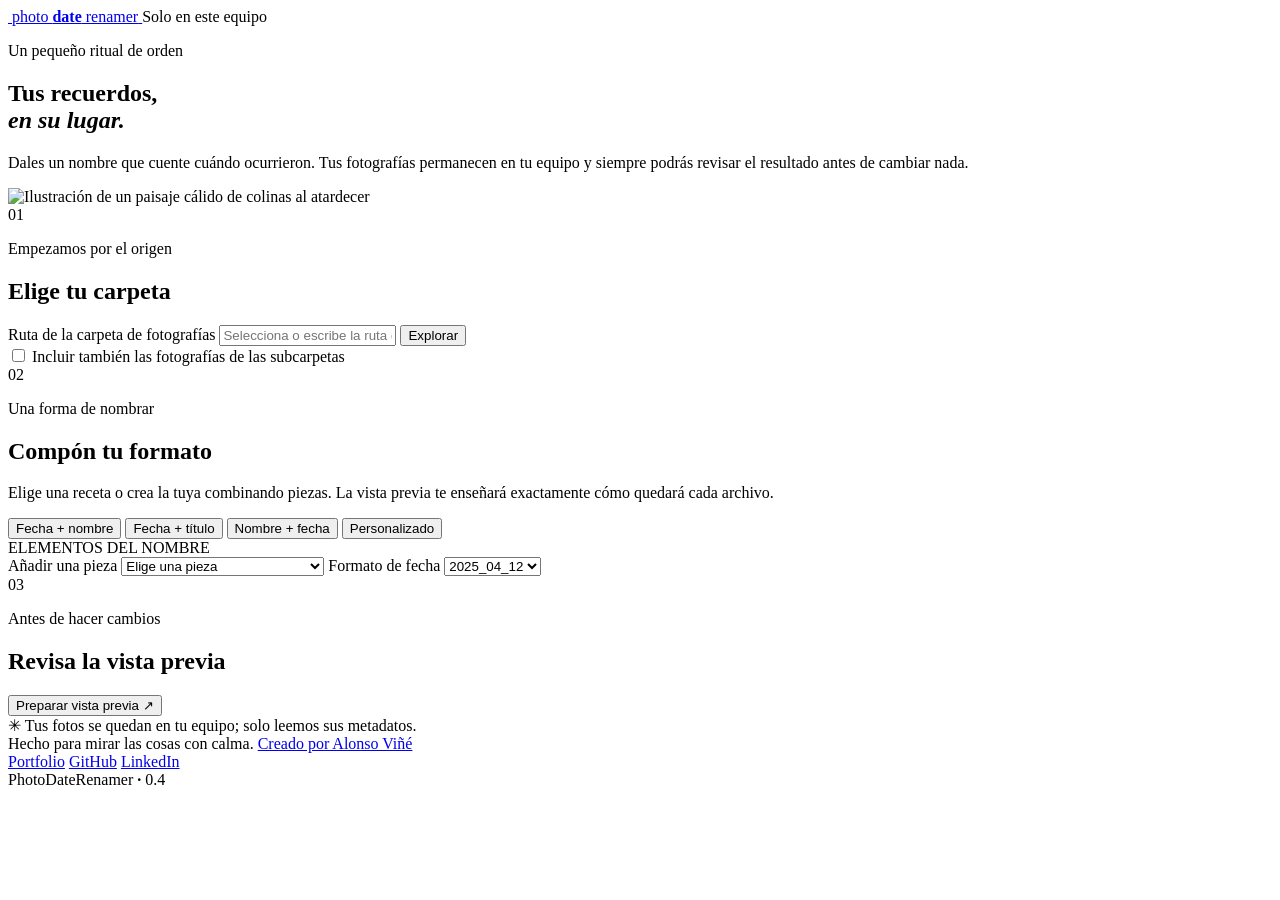
==== src/photodaterenamer/web/index.html @ 17e36dc1 "fix: add security headers to local interface Apply secure browser response headers, including a nonc" ====
<!doctype html>
<html lang="es">
<head>
  <meta charset="utf-8">
  <meta name="viewport" content="width=device-width, initial-scale=1">
  <meta name="theme-color" content="#f4efe6">
  <title>PhotoDateRenamer — orden sereno para tus recuerdos</title>
  <link rel="icon" type="image/png" href="/images/app-icon.png">
  <link rel="stylesheet" href="/styles.css">
  <script nonce="__APP_TOKEN__">window.PDR_TOKEN = "__APP_TOKEN__";</script>
  <script src="/app.js" defer></script>
</head>
<body>
  <div class="page-shell">
    <header class="topbar">
      <a class="wordmark" href="/" aria-label="PhotoDateRenamer, inicio">
        <img class="wordmark-mark" src="/images/app-icon.png" alt="" aria-hidden="true">
        <span>photo <b>date</b> renamer</span>
      </a>
      <span class="local-badge"><span aria-hidden="true"></span> Solo en este equipo</span>
    </header>

    <main>
      <section class="intro">
        <p class="eyebrow">Un pequeño ritual de orden</p>
        <h1>Tus recuerdos,<br><em>en su lugar.</em></h1>
        <p class="intro-copy">Dales un nombre que cuente cuándo ocurrieron. Tus fotografías permanecen en tu equipo y siempre podrás revisar el resultado antes de cambiar nada.</p>
        <div class="intro-art">
          <img src="/images/hero-illustration.png" alt="Ilustración de un paisaje cálido de colinas al atardecer">
        </div>
      </section>

      <section class="workbench" aria-label="Renombrar fotografías">
        <div class="step-heading">
          <span class="step-number">01</span>
          <div><p class="eyebrow">Empezamos por el origen</p><h2>Elige tu carpeta</h2></div>
        </div>
        <div class="folder-row">
          <label class="sr-only" for="folder-path">Ruta de la carpeta de fotografías</label>
          <input id="folder-path" type="text" placeholder="Selecciona o escribe la ruta de una carpeta" autocomplete="off">
          <button id="browse-button" class="button button-outline" type="button">Explorar</button>
        </div>
        <label class="recursive-option"><input id="recursive" type="checkbox"> Incluir también las fotografías de las subcarpetas</label>

        <div class="step-heading format-heading">
          <span class="step-number">02</span>
          <div><p class="eyebrow">Una forma de nombrar</p><h2>Compón tu formato</h2></div>
        </div>
        <p class="section-copy">Elige una receta o crea la tuya combinando piezas. La vista previa te enseñará exactamente cómo quedará cada archivo.</p>
        <div class="preset-row" role="group" aria-label="Formatos predeterminados">
          <button class="preset active" data-preset="date_original" type="button">Fecha + nombre</button>
          <button class="preset" data-preset="date_stem" type="button">Fecha + título</button>
          <button class="preset" data-preset="original_date" type="button">Nombre + fecha</button>
          <button class="preset" data-preset="custom" type="button">Personalizado</button>
        </div>
        <div class="builder">
          <div class="builder-label">ELEMENTOS DEL NOMBRE</div>
          <div id="tokens" class="tokens" aria-live="polite"></div>
          <div class="builder-controls">
            <label for="add-element">Añadir una pieza</label>
            <select id="add-element">
              <option value="" selected disabled>Elige una pieza</option>
              <option value="date">Fecha de captura</option>
              <option value="original_name">Nombre original con extensión</option>
              <option value="original_stem">Nombre original sin extensión</option>
              <option value="extension">Extensión</option>
              <option value="text">Texto fijo…</option>
            </select>
            <label for="date-format">Formato de fecha</label>
            <select id="date-format">
              <option value="yyyy_mm_dd">2025_04_12</option>
              <option value="yyyy-mm-dd">2025-04-12</option>
              <option value="yyyymmdd">20250412</option>
            </select>
          </div>
        </div>

        <div class="preview-heading">
          <div class="step-heading compact-heading">
            <span class="step-number">03</span>
            <div><p class="eyebrow">Antes de hacer cambios</p><h2>Revisa la vista previa</h2></div>
          </div>
          <button id="preview-button" class="button button-dark" type="button">Preparar vista previa <span aria-hidden="true">↗</span></button>
        </div>
        <div id="notice" class="notice" role="status" aria-live="polite" hidden></div>
        <div id="operation-progress" class="operation-progress" role="status" aria-live="polite" hidden>
          <progress id="operation-progress-bar" max="100"></progress>
          <span id="operation-progress-label"></span>
          <button id="cancel-operation" class="button button-outline" type="button" disabled>Cancelar</button>
        </div>
        <div id="undo-control" class="undo-control" hidden>
          <span>El último lote se puede restaurar mientras la aplicación siga abierta.</span>
          <button id="undo-button" class="button button-outline" type="button">Deshacer</button>
        </div>
        <div id="preview-wrap" class="preview-wrap" hidden>
          <div id="preview-summary" class="preview-summary"></div>
          <div class="table-scroll">
            <table>
              <thead><tr><th>Ubicación y nombre actual</th><th>Fecha usada</th><th aria-label="Estado"></th><th>Nombre propuesto</th></tr></thead>
              <tbody id="preview-rows"></tbody>
            </table>
          </div>
          <nav id="preview-pagination" class="preview-pagination" aria-label="Páginas de la vista previa" hidden>
            <span id="preview-page-label"></span>
            <button id="previous-page" class="button button-outline" type="button">Anterior</button>
            <button id="next-page" class="button button-outline" type="button">Siguiente</button>
          </nav>
          <div class="confirm-row">
            <p>Los cambios se aplicarán a los archivos de la carpeta seleccionada y, si lo activas, sus subcarpetas.</p>
            <button id="confirm-button" class="button button-accent" type="button">Confirmar renombrado</button>
          </div>
        </div>
        <div class="privacy-note"><span aria-hidden="true">✳</span> Tus fotos se quedan en tu equipo; solo leemos sus metadatos.</div>
      </section>
    </main>
    <footer>
      <span>Hecho para mirar las cosas con calma.</span>
      <a class="footer-author" href="https://alonsovine.github.io/portfolioR/" target="_blank" rel="noopener noreferrer">Creado por Alonso Viñé</a>
      <nav class="footer-links" aria-label="Enlaces de Alonso Viñé">
        <a href="https://alonsovine.github.io/portfolioR/" target="_blank" rel="noopener noreferrer">Portfolio</a>
        <a href="https://github.com/AlonsoVine" target="_blank" rel="noopener noreferrer">GitHub</a>
        <a href="https://www.linkedin.com/in/alonso-vi%C3%B1%C3%A9-barrancos/" target="_blank" rel="noopener noreferrer">LinkedIn</a>
      </nav>
      <span>PhotoDateRenamer <b>·</b> 0.4</span>
    </footer>
  </div>
  <dialog id="text-dialog" class="text-dialog">
    <form method="dialog">
      <p class="eyebrow">Pieza personalizada</p>
      <h2>Añade un texto</h2>
      <label for="literal-text">Texto que formará parte del nombre</label>
      <input id="literal-text" maxlength="64" placeholder="por ejemplo, vacaciones">
      <div class="dialog-actions"><button class="button button-outline" value="cancel">Cancelar</button><button id="add-text-button" class="button button-dark" value="add">Añadir</button></div>
    </form>
  </dialog>
</body>
</html>
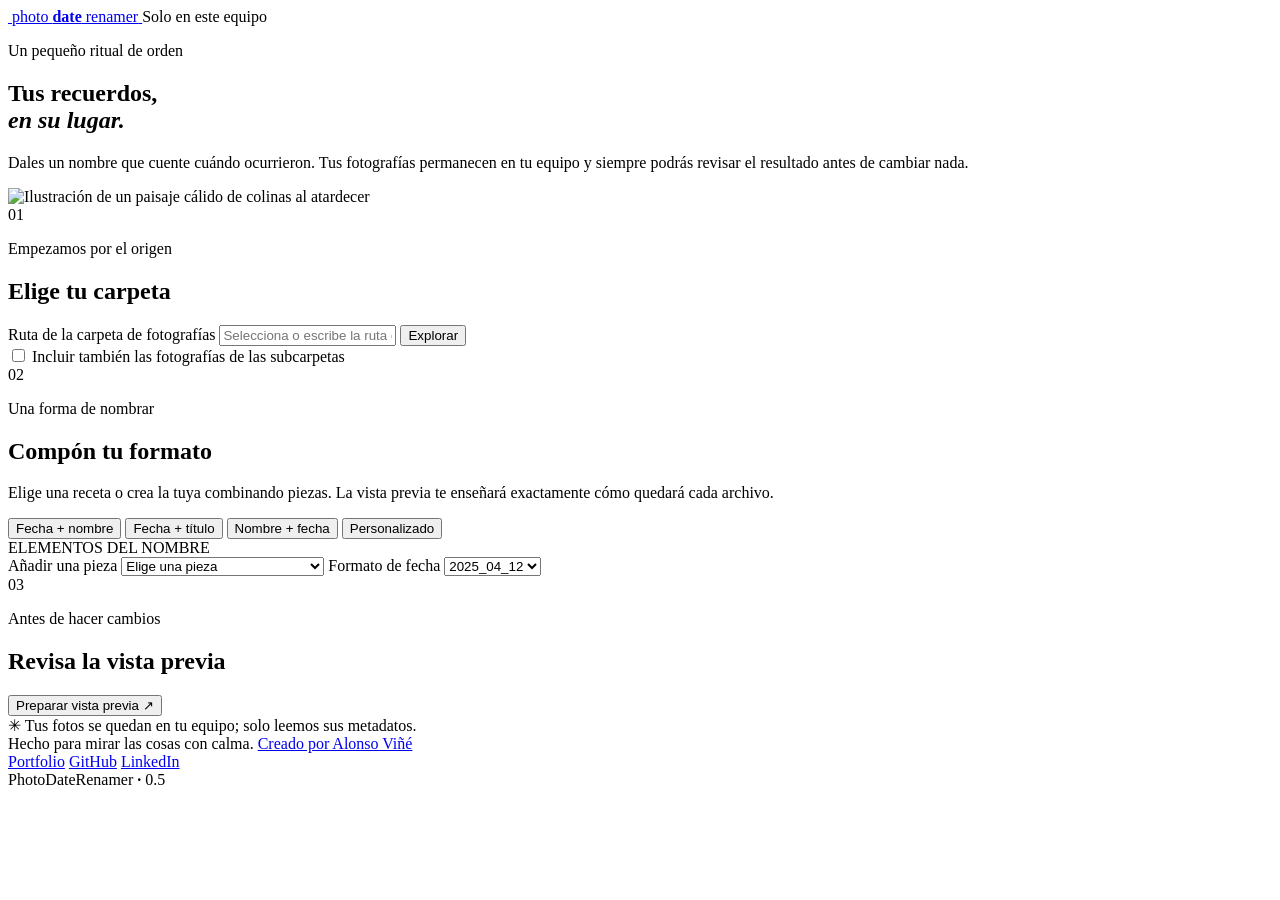
==== commit 5d2713d4: "chore: prepare 0.5.0 release Set package and UI versions to 0.5.0 and move the unreleased hardening," ====
--- a/src/photodaterenamer/web/index.html
+++ b/src/photodaterenamer/web/index.html
@@ -121,7 +121,7 @@
         <a href="https://github.com/AlonsoVine" target="_blank" rel="noopener noreferrer">GitHub</a>
         <a href="https://www.linkedin.com/in/alonso-vi%C3%B1%C3%A9-barrancos/" target="_blank" rel="noopener noreferrer">LinkedIn</a>
       </nav>
-      <span>PhotoDateRenamer <b>·</b> 0.4</span>
+      <span>PhotoDateRenamer <b>·</b> 0.5</span>
     </footer>
   </div>
   <dialog id="text-dialog" class="text-dialog">
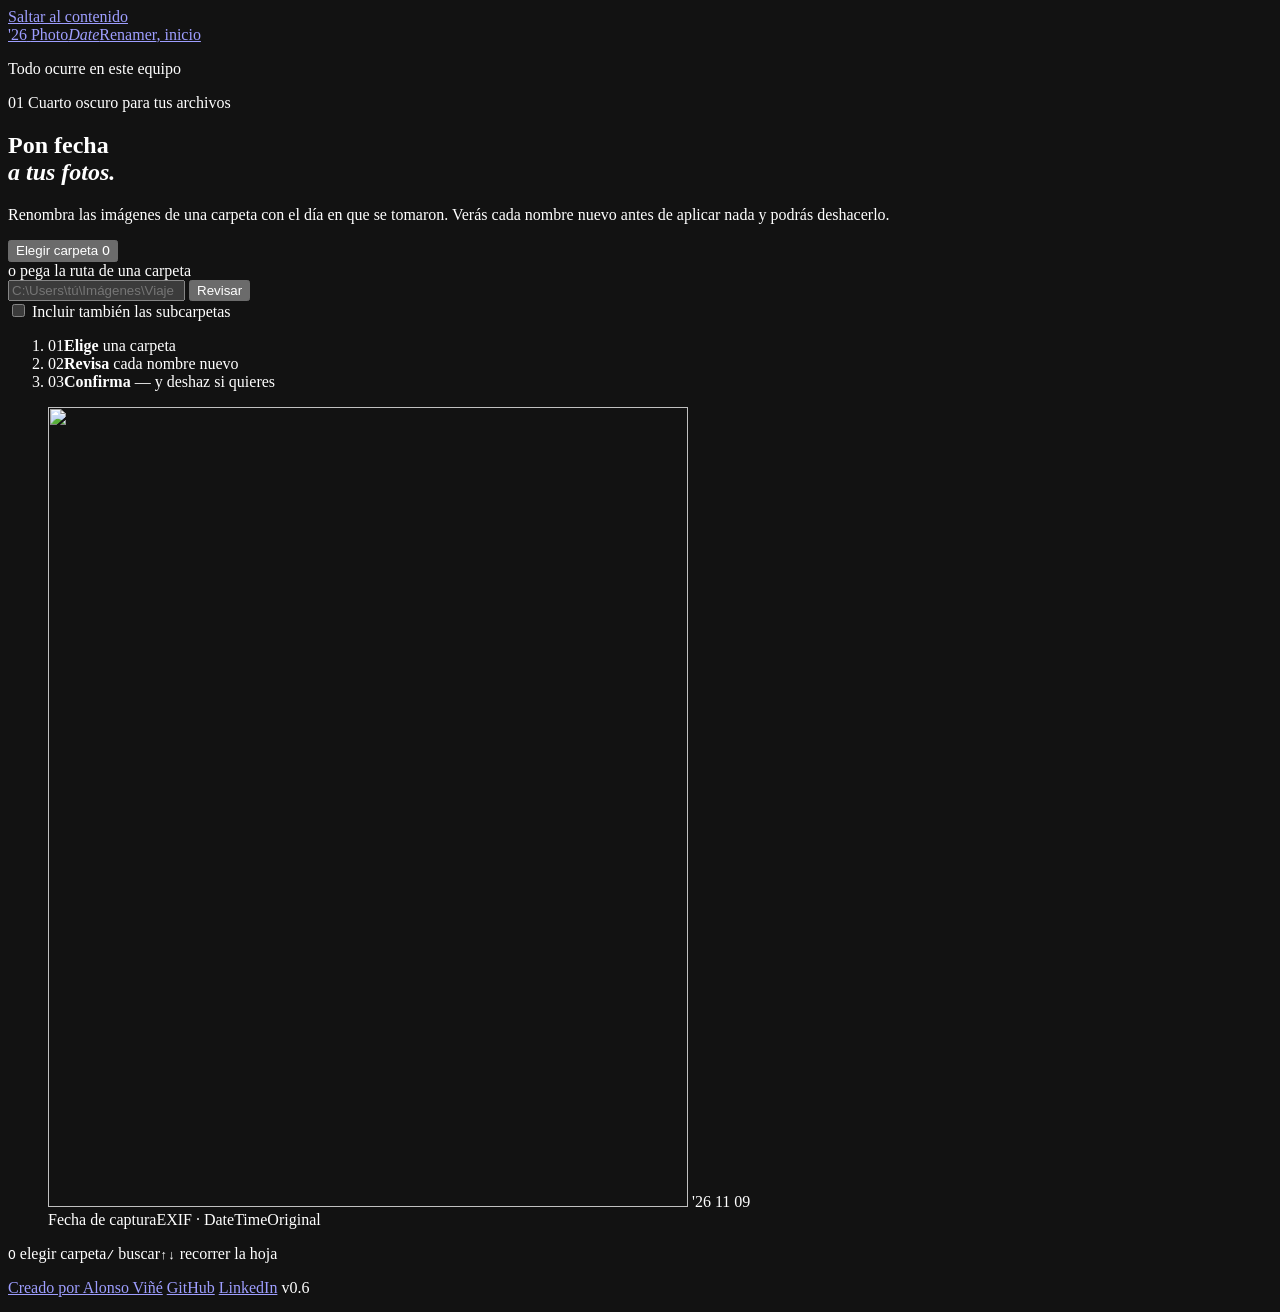
==== commit fb79c3b3: "feat: redesign the local interface as the «Revelado» darkroom Introduce a darkroom concept with self" ====
--- a/src/photodaterenamer/web/index.html
+++ b/src/photodaterenamer/web/index.html
@@ -3,134 +3,252 @@
 <head>
   <meta charset="utf-8">
   <meta name="viewport" content="width=device-width, initial-scale=1">
-  <meta name="theme-color" content="#f4efe6">
-  <title>PhotoDateRenamer — orden sereno para tus recuerdos</title>
+  <meta name="theme-color" content="#0e0b09">
+  <meta name="color-scheme" content="dark">
+  <title>PhotoDateRenamer — pon fecha a tus fotos</title>
   <link rel="icon" type="image/png" href="/images/app-icon.png">
+  <link rel="preload" href="/fonts/fraunces.woff2" as="font" type="font/woff2" crossorigin>
+  <link rel="preload" href="/fonts/instrument-sans.woff2" as="font" type="font/woff2" crossorigin>
   <link rel="stylesheet" href="/styles.css">
   <script nonce="__APP_TOKEN__">window.PDR_TOKEN = "__APP_TOKEN__";</script>
   <script src="/app.js" defer></script>
 </head>
-<body>
-  <div class="page-shell">
-    <header class="topbar">
-      <a class="wordmark" href="/" aria-label="PhotoDateRenamer, inicio">
-        <img class="wordmark-mark" src="/images/app-icon.png" alt="" aria-hidden="true">
-        <span>photo <b>date</b> renamer</span>
-      </a>
-      <span class="local-badge"><span aria-hidden="true"></span> Solo en este equipo</span>
-    </header>
-
-    <main>
-      <section class="intro">
-        <p class="eyebrow">Un pequeño ritual de orden</p>
-        <h1>Tus recuerdos,<br><em>en su lugar.</em></h1>
-        <p class="intro-copy">Dales un nombre que cuente cuándo ocurrieron. Tus fotografías permanecen en tu equipo y siempre podrás revisar el resultado antes de cambiar nada.</p>
-        <div class="intro-art">
-          <img src="/images/hero-illustration.png" alt="Ilustración de un paisaje cálido de colinas al atardecer">
+<body data-mode="idle" data-view="idle">
+  <a class="skip-link" href="#main">Saltar al contenido</a>
+  <div class="grain" aria-hidden="true"></div>
+  <div class="safelight" aria-hidden="true"></div>
+
+  <header class="topbar">
+    <a class="wordmark" href="/">
+      <span class="wordmark-stamp" aria-hidden="true">'26</span>
+      <span class="wordmark-name">Photo<i>Date</i>Renamer<span class="sr-only">, inicio</span></span>
+    </a>
+    <p class="local-badge"><span class="dot" aria-hidden="true"></span> Todo ocurre en este equipo</p>
+  </header>
+
+  <main id="main" tabindex="-1">
+    <!-- ============ IDLE: hero + first step ============ -->
+    <section id="hero" class="hero" aria-labelledby="hero-title">
+      <div class="hero-copy">
+        <p class="kicker"><span class="kicker-num">01</span> Cuarto oscuro para tus archivos</p>
+        <h1 id="hero-title" class="hero-title">Pon fecha<br><em>a tus fotos.</em></h1>
+        <p class="hero-lede">Renombra las imágenes de una carpeta con el día en que se tomaron. Verás cada nombre nuevo antes de aplicar nada y podrás deshacerlo.</p>
+
+        <form id="hero-form" class="hero-form" novalidate>
+          <button id="hero-browse" class="btn btn-stamp btn-xl" type="button">
+            <span>Elegir carpeta</span>
+            <kbd aria-hidden="true">O</kbd>
+          </button>
+          <div class="path-field">
+            <label for="hero-path">o pega la ruta de una carpeta</label>
+            <div class="path-row">
+              <input id="hero-path" type="text" inputmode="text" spellcheck="false" autocomplete="off" placeholder="C:\Users\tú\Imágenes\Viaje">
+              <button class="btn btn-ghost" type="submit">Revisar</button>
+            </div>
+          </div>
+          <label class="check">
+            <input id="hero-recursive" type="checkbox" data-recursive>
+            <span class="check-box" aria-hidden="true"></span>
+            Incluir también las subcarpetas
+          </label>
+          <p id="hero-message" class="hero-message" role="status" aria-live="polite" hidden></p>
+        </form>
+
+        <ol class="steps" aria-label="Cómo funciona">
+          <li><span class="steps-num">01</span><b>Elige</b> una carpeta</li>
+          <li><span class="steps-num">02</span><b>Revisa</b> cada nombre nuevo</li>
+          <li><span class="steps-num">03</span><b>Confirma</b> — y deshaz si quieres</li>
+        </ol>
+      </div>
+
+      <figure class="tray" aria-hidden="true">
+        <div class="print">
+          <img src="/images/hero-illustration.png" alt="" width="640" height="800" decoding="async">
+          <span id="hero-stamp" class="print-stamp">'26 11 09</span>
+        </div>
+        <figcaption class="tray-caption"><span>Fecha de captura</span><span>EXIF · DateTimeOriginal</span></figcaption>
+      </figure>
+    </section>
+
+    <!-- ============ WORKBENCH ============ -->
+    <div id="workbench" class="workbench" hidden>
+      <aside class="controls" aria-label="Ajustes del renombrado">
+        <section class="panel folder-panel" aria-labelledby="folder-title">
+          <p class="panel-label"><span class="kicker-num">01</span> Carpeta</p>
+          <h2 id="folder-title" class="folder-name">—</h2>
+          <p id="folder-path-display" class="folder-path mono"></p>
+          <div class="folder-actions">
+            <button id="change-folder" class="btn btn-ghost btn-sm" type="button">Cambiar carpeta</button>
+            <label class="check check-sm">
+              <input id="bench-recursive" type="checkbox" data-recursive>
+              <span class="check-box" aria-hidden="true"></span>
+              Subcarpetas
+            </label>
+          </div>
+        </section>
+
+        <section class="panel format-panel" aria-labelledby="format-title">
+          <p class="panel-label"><span class="kicker-num">02</span> Formato del nombre</p>
+          <h2 id="format-title" class="sr-only">Formato del nombre</h2>
+          <div class="presets" role="group" aria-label="Recetas de nombre">
+            <button class="preset" data-preset="date_original" type="button" aria-pressed="true">Fecha + nombre</button>
+            <button class="preset" data-preset="date_stem" type="button" aria-pressed="false">Fecha + título</button>
+            <button class="preset" data-preset="original_date" type="button" aria-pressed="false">Nombre + fecha</button>
+            <button class="preset" data-preset="custom" type="button" aria-pressed="false">A medida</button>
+          </div>
+          <ol id="tokens" class="tokens" aria-label="Piezas del nombre, en orden"></ol>
+          <div class="format-row">
+            <label class="field">
+              <span>Añadir pieza</span>
+              <select id="add-element">
+                <option value="" selected>Elige…</option>
+                <option value="date">Fecha de captura</option>
+                <option value="original_name">Nombre original con extensión</option>
+                <option value="original_stem">Nombre original sin extensión</option>
+                <option value="extension">Extensión</option>
+                <option value="text">Texto fijo…</option>
+              </select>
+            </label>
+            <label class="field">
+              <span>Fecha</span>
+              <select id="date-format">
+                <option value="yyyy_mm_dd">2025_04_12</option>
+                <option value="yyyy-mm-dd">2025-04-12</option>
+                <option value="yyyymmdd">20250412</option>
+              </select>
+            </label>
+          </div>
+          <p class="example" aria-live="polite"><span class="example-label">Ejemplo</span> <span id="example-old" class="mono example-old"></span> <span aria-hidden="true" class="arrow">→</span><span class="sr-only">se llamará</span> <span id="example-new" class="mono example-new"></span></p>
+        </section>
+      </aside>
+
+      <section class="sheet" aria-labelledby="sheet-title">
+        <header class="sheet-head">
+          <div>
+            <p id="sheet-kicker" class="kicker">Hoja de contactos</p>
+            <h1 id="sheet-title" class="sheet-title" tabindex="-1">Vista previa</h1>
+          </div>
+          <div id="sheet-tools" class="sheet-tools" hidden>
+            <label class="search">
+              <span class="sr-only">Buscar por nombre</span>
+              <input id="search" type="search" placeholder="Buscar nombre" autocomplete="off" spellcheck="false">
+              <kbd aria-hidden="true">/</kbd>
+            </label>
+          </div>
+        </header>
+
+        <div id="filters" class="filters" role="group" aria-label="Filtrar por estado" hidden></div>
+
+        <!-- scanning / applying -->
+        <div id="progress-view" class="state progress-view" hidden>
+          <p class="counter" aria-hidden="true"><span id="progress-count" class="seg">0</span><span class="counter-of"> / </span><span id="progress-total" class="seg seg-dim">—</span></p>
+          <div class="film-progress" aria-hidden="true"><div id="progress-bar" class="film-progress-bar"></div></div>
+          <p id="progress-label" class="state-text" role="status" aria-live="polite">Preparando el análisis…</p>
+          <button id="cancel-scan" class="btn btn-ghost" type="button">Cancelar análisis</button>
+          <p id="apply-warning" class="state-note" hidden>No cierres la aplicación hasta que termine.</p>
+        </div>
+
+        <!-- empty / no photos / cancelled / generic error / restored -->
+        <div id="message-view" class="state message-view" hidden>
+          <div id="message-art" class="frame-art" aria-hidden="true"></div>
+          <p id="message-kicker" class="state-kicker"></p>
+          <h2 id="message-title" class="state-title"></h2>
+          <p id="message-text" class="state-text"></p>
+          <div class="state-actions">
+            <button id="message-primary" class="btn btn-stamp" type="button"></button>
+            <button id="message-secondary" class="btn btn-ghost" type="button" hidden></button>
+          </div>
+        </div>
+
+        <!-- results summary (success / partial / total) -->
+        <div id="result-view" class="result-view" hidden>
+          <div class="result-head">
+            <p class="counter counter-lg" aria-hidden="true"><span id="result-count" class="seg">0</span><span id="result-of" class="result-of"><span class="counter-of"> / </span><span id="result-total" class="seg seg-dim">0</span></span></p>
+            <div>
+              <p id="result-kicker" class="state-kicker"></p>
+              <h2 id="result-title" class="state-title"></h2>
+              <p id="result-text" class="state-text"></p>
+            </div>
+          </div>
+          <div class="state-actions">
+            <button id="undo-button" class="btn btn-stamp" type="button" hidden>Deshacer este lote</button>
+            <button id="result-back" class="btn btn-ghost" type="button">Volver a analizar</button>
+            <button id="result-new" class="btn btn-ghost" type="button">Otra carpeta</button>
+          </div>
+        </div>
+
+        <!-- contact sheet (virtualised) -->
+        <div id="list-view" class="list-view" hidden>
+          <div class="strip">
+            <div id="list-scroller" class="list-scroller" role="listbox" tabindex="0" aria-label="Archivos de la vista previa" aria-describedby="list-help"></div>
+            <p id="list-help" class="sr-only">Usa las flechas para recorrer los archivos e Intro para ver el detalle.</p>
+            <p id="list-empty" class="list-empty" hidden>Ningún archivo coincide con el filtro.</p>
+          </div>
+          <div class="bench-foot">
+            <div id="loupe" class="loupe">
+              <p class="loupe-label" aria-hidden="true">Lupa</p>
+              <div id="loupe-body" class="loupe-body"></div>
+            </div>
+            <section id="apply-box" class="apply-box" aria-labelledby="apply-title" hidden>
+              <h2 id="apply-title" class="panel-label"><span class="kicker-num">03</span> Aplicar</h2>
+              <p id="apply-hint" class="apply-hint">Prepara la vista previa para ver qué cambiará.</p>
+              <button id="apply-button" class="btn btn-stamp btn-block" type="button" disabled>Renombrar</button>
+            </section>
+          </div>
         </div>
       </section>
-
-      <section class="workbench" aria-label="Renombrar fotografías">
-        <div class="step-heading">
-          <span class="step-number">01</span>
-          <div><p class="eyebrow">Empezamos por el origen</p><h2>Elige tu carpeta</h2></div>
-        </div>
-        <div class="folder-row">
-          <label class="sr-only" for="folder-path">Ruta de la carpeta de fotografías</label>
-          <input id="folder-path" type="text" placeholder="Selecciona o escribe la ruta de una carpeta" autocomplete="off">
-          <button id="browse-button" class="button button-outline" type="button">Explorar</button>
-        </div>
-        <label class="recursive-option"><input id="recursive" type="checkbox"> Incluir también las fotografías de las subcarpetas</label>
-
-        <div class="step-heading format-heading">
-          <span class="step-number">02</span>
-          <div><p class="eyebrow">Una forma de nombrar</p><h2>Compón tu formato</h2></div>
-        </div>
-        <p class="section-copy">Elige una receta o crea la tuya combinando piezas. La vista previa te enseñará exactamente cómo quedará cada archivo.</p>
-        <div class="preset-row" role="group" aria-label="Formatos predeterminados">
-          <button class="preset active" data-preset="date_original" type="button">Fecha + nombre</button>
-          <button class="preset" data-preset="date_stem" type="button">Fecha + título</button>
-          <button class="preset" data-preset="original_date" type="button">Nombre + fecha</button>
-          <button class="preset" data-preset="custom" type="button">Personalizado</button>
-        </div>
-        <div class="builder">
-          <div class="builder-label">ELEMENTOS DEL NOMBRE</div>
-          <div id="tokens" class="tokens" aria-live="polite"></div>
-          <div class="builder-controls">
-            <label for="add-element">Añadir una pieza</label>
-            <select id="add-element">
-              <option value="" selected disabled>Elige una pieza</option>
-              <option value="date">Fecha de captura</option>
-              <option value="original_name">Nombre original con extensión</option>
-              <option value="original_stem">Nombre original sin extensión</option>
-              <option value="extension">Extensión</option>
-              <option value="text">Texto fijo…</option>
-            </select>
-            <label for="date-format">Formato de fecha</label>
-            <select id="date-format">
-              <option value="yyyy_mm_dd">2025_04_12</option>
-              <option value="yyyy-mm-dd">2025-04-12</option>
-              <option value="yyyymmdd">20250412</option>
-            </select>
-          </div>
-        </div>
-
-        <div class="preview-heading">
-          <div class="step-heading compact-heading">
-            <span class="step-number">03</span>
-            <div><p class="eyebrow">Antes de hacer cambios</p><h2>Revisa la vista previa</h2></div>
-          </div>
-          <button id="preview-button" class="button button-dark" type="button">Preparar vista previa <span aria-hidden="true">↗</span></button>
-        </div>
-        <div id="notice" class="notice" role="status" aria-live="polite" hidden></div>
-        <div id="operation-progress" class="operation-progress" role="status" aria-live="polite" hidden>
-          <progress id="operation-progress-bar" max="100"></progress>
-          <span id="operation-progress-label"></span>
-          <button id="cancel-operation" class="button button-outline" type="button" disabled>Cancelar</button>
-        </div>
-        <div id="undo-control" class="undo-control" hidden>
-          <span>El último lote se puede restaurar mientras la aplicación siga abierta.</span>
-          <button id="undo-button" class="button button-outline" type="button">Deshacer</button>
-        </div>
-        <div id="preview-wrap" class="preview-wrap" hidden>
-          <div id="preview-summary" class="preview-summary"></div>
-          <div class="table-scroll">
-            <table>
-              <thead><tr><th>Ubicación y nombre actual</th><th>Fecha usada</th><th aria-label="Estado"></th><th>Nombre propuesto</th></tr></thead>
-              <tbody id="preview-rows"></tbody>
-            </table>
-          </div>
-          <nav id="preview-pagination" class="preview-pagination" aria-label="Páginas de la vista previa" hidden>
-            <span id="preview-page-label"></span>
-            <button id="previous-page" class="button button-outline" type="button">Anterior</button>
-            <button id="next-page" class="button button-outline" type="button">Siguiente</button>
-          </nav>
-          <div class="confirm-row">
-            <p>Los cambios se aplicarán a los archivos de la carpeta seleccionada y, si lo activas, sus subcarpetas.</p>
-            <button id="confirm-button" class="button button-accent" type="button">Confirmar renombrado</button>
-          </div>
-        </div>
-        <div class="privacy-note"><span aria-hidden="true">✳</span> Tus fotos se quedan en tu equipo; solo leemos sus metadatos.</div>
-      </section>
-    </main>
-    <footer>
-      <span>Hecho para mirar las cosas con calma.</span>
-      <a class="footer-author" href="https://alonsovine.github.io/portfolioR/" target="_blank" rel="noopener noreferrer">Creado por Alonso Viñé</a>
-      <nav class="footer-links" aria-label="Enlaces de Alonso Viñé">
-        <a href="https://alonsovine.github.io/portfolioR/" target="_blank" rel="noopener noreferrer">Portfolio</a>
-        <a href="https://github.com/AlonsoVine" target="_blank" rel="noopener noreferrer">GitHub</a>
-        <a href="https://www.linkedin.com/in/alonso-vi%C3%B1%C3%A9-barrancos/" target="_blank" rel="noopener noreferrer">LinkedIn</a>
-      </nav>
-      <span>PhotoDateRenamer <b>·</b> 0.5</span>
-    </footer>
-  </div>
-  <dialog id="text-dialog" class="text-dialog">
+    </div>
+  </main>
+
+  <footer class="footer">
+    <p class="shortcuts" aria-label="Atajos de teclado"><span><kbd>O</kbd> elegir carpeta</span><span><kbd>/</kbd> buscar</span><span><kbd>↑</kbd><kbd>↓</kbd> recorrer la hoja</span></p>
+    <p class="credits"><a href="https://alonsovine.github.io/portfolioR/" target="_blank" rel="noopener noreferrer">Creado por Alonso Viñé</a>
+      <span class="footer-links"><a href="https://github.com/AlonsoVine" target="_blank" rel="noopener noreferrer">GitHub</a> <a href="https://www.linkedin.com/in/alonso-vi%C3%B1%C3%A9-barrancos/" target="_blank" rel="noopener noreferrer">LinkedIn</a></span>
+      <span class="version">v0.6</span></p>
+  </footer>
+
+  <div id="announcer" class="sr-only" role="status" aria-live="polite"></div>
+  <div id="toast" class="toast" role="status" aria-live="polite" hidden></div>
+
+  <dialog id="text-dialog" class="dialog" aria-labelledby="text-dialog-title">
     <form method="dialog">
-      <p class="eyebrow">Pieza personalizada</p>
-      <h2>Añade un texto</h2>
-      <label for="literal-text">Texto que formará parte del nombre</label>
-      <input id="literal-text" maxlength="64" placeholder="por ejemplo, vacaciones">
-      <div class="dialog-actions"><button class="button button-outline" value="cancel">Cancelar</button><button id="add-text-button" class="button button-dark" value="add">Añadir</button></div>
+      <p class="kicker">Pieza a medida</p>
+      <h2 id="text-dialog-title" class="dialog-title">Añade un texto</h2>
+      <label class="field field-block" for="literal-text"><span>Texto que formará parte del nombre</span></label>
+      <input id="literal-text" maxlength="64" placeholder="por ejemplo, vacaciones" autocomplete="off">
+      <p id="literal-error" class="field-error" hidden></p>
+      <div class="dialog-actions">
+        <button class="btn btn-ghost" value="cancel" type="submit" formnovalidate>Cancelar</button>
+        <button id="add-text-button" class="btn btn-stamp" value="add" type="submit">Añadir</button>
+      </div>
+    </form>
+  </dialog>
+
+  <dialog id="detail-dialog" class="dialog" aria-labelledby="detail-title">
+    <form method="dialog">
+      <p class="kicker">Lupa</p>
+      <h2 id="detail-title" class="dialog-title">Detalle del archivo</h2>
+      <div id="detail-body" class="loupe-body detail-body"></div>
+      <div class="dialog-actions">
+        <button class="btn btn-ghost" value="close" type="submit" autofocus>Cerrar</button>
+      </div>
+    </form>
+  </dialog>
+
+  <dialog id="confirm-dialog" class="dialog dialog-confirm" aria-labelledby="confirm-title" aria-describedby="confirm-text">
+    <form method="dialog">
+      <p class="kicker">Último paso</p>
+      <h2 id="confirm-title" class="dialog-title">¿Renombrar?</h2>
+      <p id="confirm-text" class="dialog-text"></p>
+      <ul class="promise">
+        <li>Ningún archivo se sobrescribe ni se borra.</li>
+        <li>Si alguno falla, el resto continúa y verás el motivo.</li>
+        <li>Puedes deshacer el lote mientras la aplicación siga abierta.</li>
+      </ul>
+      <div class="dialog-actions">
+        <button class="btn btn-ghost" value="cancel" type="submit" autofocus>Cancelar</button>
+        <button id="confirm-apply" class="btn btn-stamp" value="apply" type="submit">Renombrar</button>
+      </div>
     </form>
   </dialog>
 </body>
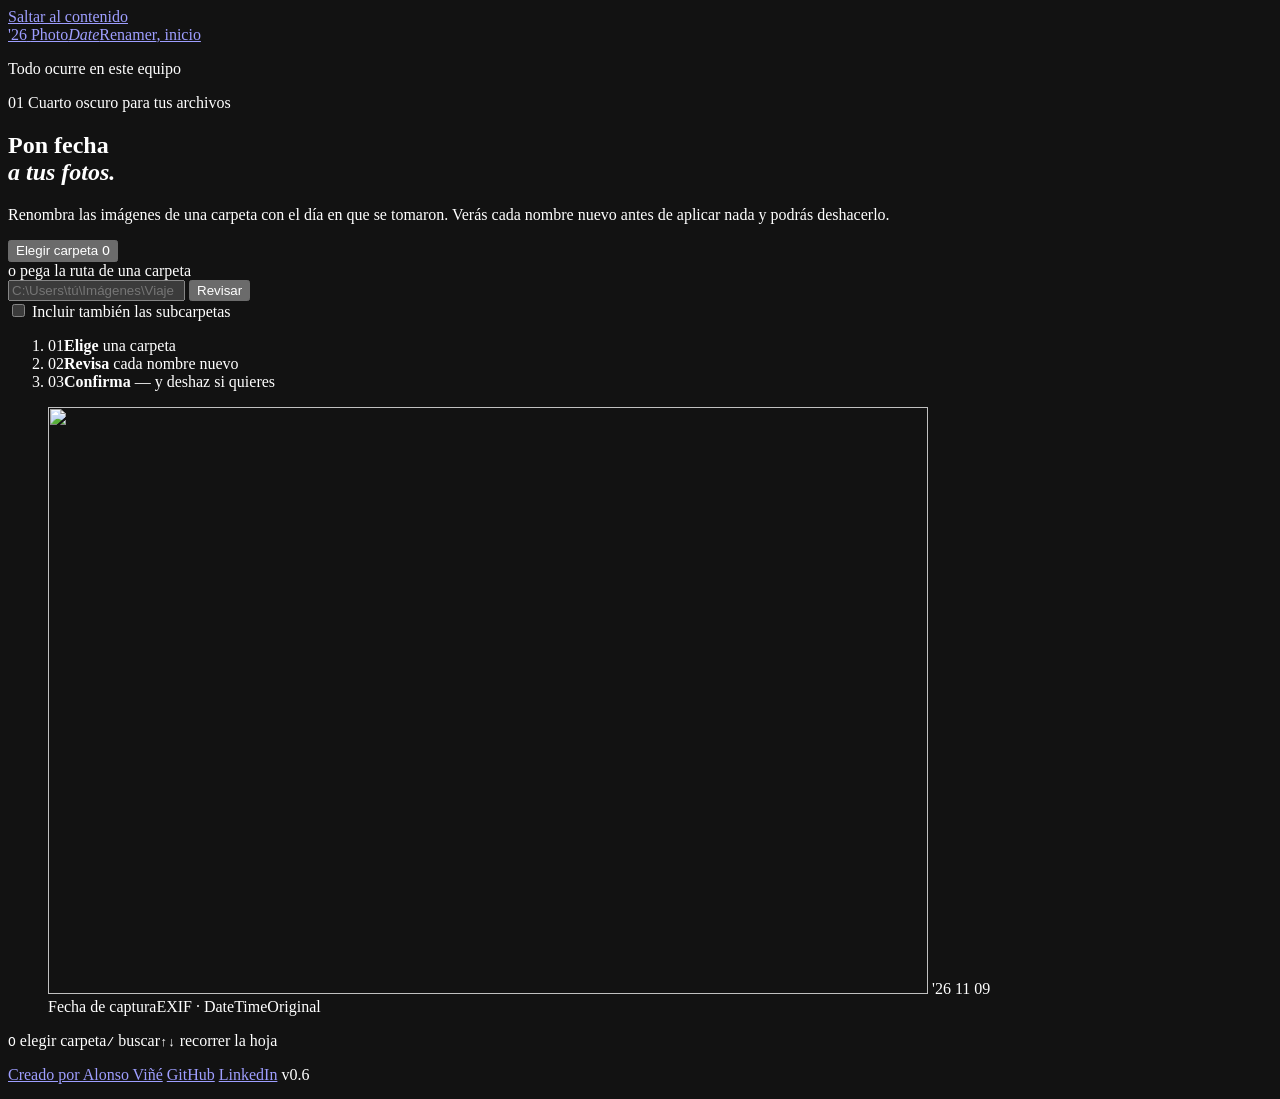
==== commit 1af41d41: "perf: serve a 30 KB WebP print in the hero instead of the 2.7 MB PNG Co-Authored-By: Claude Opus 5.5" ====
--- a/src/photodaterenamer/web/index.html
+++ b/src/photodaterenamer/web/index.html
@@ -63,7 +63,7 @@
 
       <figure class="tray" aria-hidden="true">
         <div class="print">
-          <img src="/images/hero-illustration.png" alt="" width="640" height="800" decoding="async">
+          <img src="/images/hero-print.webp" alt="" width="880" height="587" fetchpriority="high">
           <span id="hero-stamp" class="print-stamp">'26 11 09</span>
         </div>
         <figcaption class="tray-caption"><span>Fecha de captura</span><span>EXIF · DateTimeOriginal</span></figcaption>
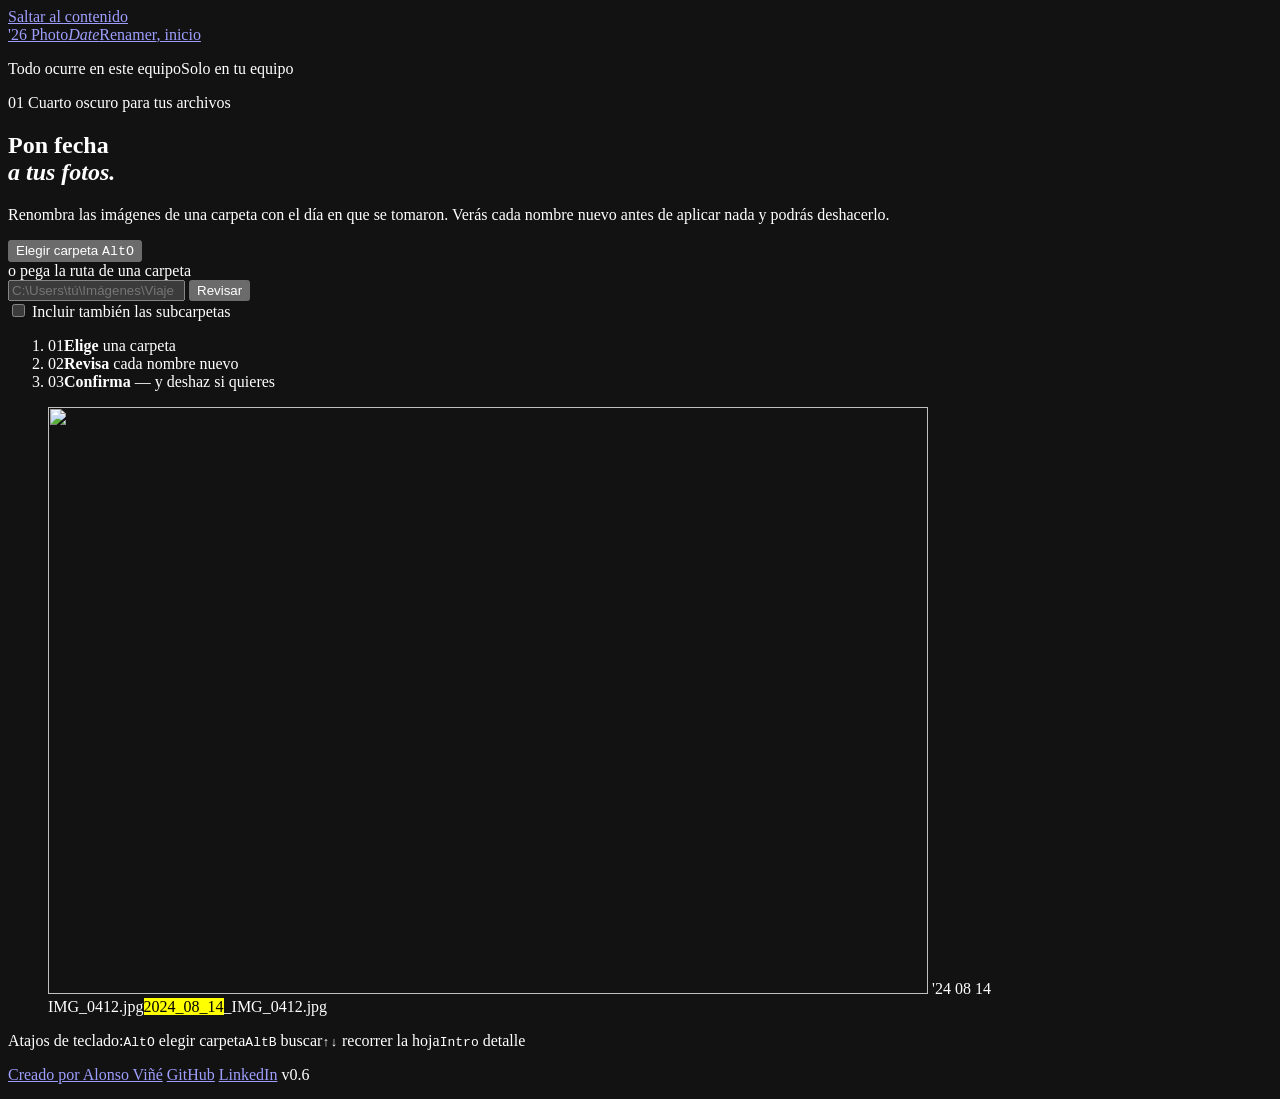
==== commit adf13c98: "feat: add local thumbnails, per-file undo and round-2 interface fixes - Serve in-memory JPEG thumbna" ====
--- a/src/photodaterenamer/web/index.html
+++ b/src/photodaterenamer/web/index.html
@@ -11,6 +11,7 @@
   <link rel="preload" href="/fonts/instrument-sans.woff2" as="font" type="font/woff2" crossorigin>
   <link rel="stylesheet" href="/styles.css">
   <script nonce="__APP_TOKEN__">window.PDR_TOKEN = "__APP_TOKEN__";</script>
+  <script src="/helpers.js" defer></script>
   <script src="/app.js" defer></script>
 </head>
 <body data-mode="idle" data-view="idle">
@@ -23,7 +24,7 @@
       <span class="wordmark-stamp" aria-hidden="true">'26</span>
       <span class="wordmark-name">Photo<i>Date</i>Renamer<span class="sr-only">, inicio</span></span>
     </a>
-    <p class="local-badge"><span class="dot" aria-hidden="true"></span> Todo ocurre en este equipo</p>
+    <p class="local-badge"><span class="dot" aria-hidden="true"></span> <span class="badge-long">Todo ocurre en este equipo</span><span class="badge-short" aria-hidden="true">Solo en tu equipo</span></p>
   </header>
 
   <main id="main" tabindex="-1">
@@ -35,14 +36,14 @@
         <p class="hero-lede">Renombra las imágenes de una carpeta con el día en que se tomaron. Verás cada nombre nuevo antes de aplicar nada y podrás deshacerlo.</p>
 
         <form id="hero-form" class="hero-form" novalidate>
-          <button id="hero-browse" class="btn btn-stamp btn-xl" type="button">
+          <button id="hero-browse" class="btn btn-stamp btn-xl" type="button" aria-keyshortcuts="Alt+O">
             <span>Elegir carpeta</span>
-            <kbd aria-hidden="true">O</kbd>
+            <span class="kbd-combo" aria-hidden="true"><kbd>Alt</kbd><kbd>O</kbd></span>
           </button>
           <div class="path-field">
             <label for="hero-path">o pega la ruta de una carpeta</label>
             <div class="path-row">
-              <input id="hero-path" type="text" inputmode="text" spellcheck="false" autocomplete="off" placeholder="C:\Users\tú\Imágenes\Viaje">
+              <input id="hero-path" type="text" spellcheck="false" autocomplete="off" placeholder="C:\Users\tú\Imágenes\Viaje">
               <button class="btn btn-ghost" type="submit">Revisar</button>
             </div>
           </div>
@@ -64,21 +65,21 @@
       <figure class="tray" aria-hidden="true">
         <div class="print">
           <img src="/images/hero-print.webp" alt="" width="880" height="587" fetchpriority="high">
-          <span id="hero-stamp" class="print-stamp">'26 11 09</span>
-        </div>
-        <figcaption class="tray-caption"><span>Fecha de captura</span><span>EXIF · DateTimeOriginal</span></figcaption>
+          <span id="hero-stamp" class="print-stamp">'24 08 14</span>
+        </div>
+        <figcaption class="tray-caption"><span class="tray-old">IMG_0412.jpg</span><span class="tray-new"><mark class="stamp">2024_08_14</mark>_IMG_0412.jpg</span></figcaption>
       </figure>
     </section>
 
     <!-- ============ WORKBENCH ============ -->
     <div id="workbench" class="workbench" hidden>
       <aside class="controls" aria-label="Ajustes del renombrado">
-        <section class="panel folder-panel" aria-labelledby="folder-title">
+        <section class="sleeve folder-panel" aria-labelledby="folder-title">
           <p class="panel-label"><span class="kicker-num">01</span> Carpeta</p>
           <h2 id="folder-title" class="folder-name">—</h2>
           <p id="folder-path-display" class="folder-path mono"></p>
           <div class="folder-actions">
-            <button id="change-folder" class="btn btn-ghost btn-sm" type="button">Cambiar carpeta</button>
+            <button id="change-folder" class="btn btn-ghost btn-sm" type="button" aria-keyshortcuts="Alt+O">Cambiar carpeta</button>
             <label class="check check-sm">
               <input id="bench-recursive" type="checkbox" data-recursive>
               <span class="check-box" aria-hidden="true"></span>
@@ -87,52 +88,59 @@
           </div>
         </section>
 
-        <section class="panel format-panel" aria-labelledby="format-title">
-          <p class="panel-label"><span class="kicker-num">02</span> Formato del nombre</p>
-          <h2 id="format-title" class="sr-only">Formato del nombre</h2>
-          <div class="presets" role="group" aria-label="Recetas de nombre">
-            <button class="preset" data-preset="date_original" type="button" aria-pressed="true">Fecha + nombre</button>
-            <button class="preset" data-preset="date_stem" type="button" aria-pressed="false">Fecha + título</button>
-            <button class="preset" data-preset="original_date" type="button" aria-pressed="false">Nombre + fecha</button>
-            <button class="preset" data-preset="custom" type="button" aria-pressed="false">A medida</button>
-          </div>
-          <ol id="tokens" class="tokens" aria-label="Piezas del nombre, en orden"></ol>
-          <div class="format-row">
-            <label class="field">
-              <span>Añadir pieza</span>
-              <select id="add-element">
-                <option value="" selected>Elige…</option>
-                <option value="date">Fecha de captura</option>
-                <option value="original_name">Nombre original con extensión</option>
-                <option value="original_stem">Nombre original sin extensión</option>
-                <option value="extension">Extensión</option>
-                <option value="text">Texto fijo…</option>
-              </select>
-            </label>
-            <label class="field">
-              <span>Fecha</span>
-              <select id="date-format">
-                <option value="yyyy_mm_dd">2025_04_12</option>
-                <option value="yyyy-mm-dd">2025-04-12</option>
-                <option value="yyyymmdd">20250412</option>
-              </select>
-            </label>
-          </div>
-          <p class="example" aria-live="polite"><span class="example-label">Ejemplo</span> <span id="example-old" class="mono example-old"></span> <span aria-hidden="true" class="arrow">→</span><span class="sr-only">se llamará</span> <span id="example-new" class="mono example-new"></span></p>
-        </section>
+        <details id="format-details" class="sleeve format-panel" open>
+          <summary class="format-summary">
+            <span class="panel-label"><span class="kicker-num">02</span> Formato del nombre</span>
+            <span id="format-summary-value" class="format-summary-value"></span>
+          </summary>
+          <div class="format-body">
+            <p id="format-lock" class="format-lock" hidden>Pulsa <b>Volver a analizar</b> para cambiar el formato.</p>
+            <div class="example" aria-live="polite">
+              <span class="sr-only">Ejemplo:</span>
+              <span id="example-old" class="mono example-old"></span>
+              <span id="example-new" class="mono example-new"></span>
+            </div>
+            <fieldset class="presets">
+              <legend class="field-label">Receta</legend>
+              <div class="seg-group">
+                <button class="preset" data-preset="date_original" type="button" aria-pressed="true">Fecha + nombre</button>
+                <button class="preset" data-preset="date_stem" type="button" aria-pressed="false">Fecha + título</button>
+                <button class="preset" data-preset="original_date" type="button" aria-pressed="false">Nombre + fecha</button>
+                <button class="preset" data-preset="custom" type="button" aria-pressed="false">A medida</button>
+              </div>
+            </fieldset>
+            <div class="field-label" id="tokens-label">Piezas, en orden</div>
+            <ol id="tokens" class="tokens" aria-labelledby="tokens-label"></ol>
+            <div class="add-pieces" role="group" aria-label="Añadir pieza al final">
+              <button type="button" class="add-piece" data-piece="date">+ Fecha</button>
+              <button type="button" class="add-piece" data-piece="original_name">+ Nombre</button>
+              <button type="button" class="add-piece" data-piece="original_stem">+ Sin extensión</button>
+              <button type="button" class="add-piece" data-piece="extension">+ Extensión</button>
+              <button type="button" class="add-piece" data-piece="text">+ Texto…</button>
+            </div>
+            <fieldset class="date-formats">
+              <legend class="field-label">Formato de fecha</legend>
+              <div class="seg-group seg-dates">
+                <label class="seg-option"><input type="radio" name="date-format" value="yyyy_mm_dd" checked><span>2025_04_12</span></label>
+                <label class="seg-option"><input type="radio" name="date-format" value="yyyy-mm-dd"><span>2025-04-12</span></label>
+                <label class="seg-option"><input type="radio" name="date-format" value="yyyymmdd"><span>20250412</span></label>
+              </div>
+            </fieldset>
+          </div>
+        </details>
       </aside>
 
-      <section class="sheet" aria-labelledby="sheet-title">
+      <section id="sheet" class="sheet" aria-labelledby="sheet-title">
         <header class="sheet-head">
-          <div>
+          <div class="sheet-heading">
             <p id="sheet-kicker" class="kicker">Hoja de contactos</p>
             <h1 id="sheet-title" class="sheet-title" tabindex="-1">Vista previa</h1>
           </div>
           <div id="sheet-tools" class="sheet-tools" hidden>
             <label class="search">
               <span class="sr-only">Buscar por nombre</span>
-              <input id="search" type="search" placeholder="Buscar nombre" autocomplete="off" spellcheck="false">
-              <kbd aria-hidden="true">/</kbd>
+              <input id="search" type="search" placeholder="Buscar nombre" autocomplete="off" spellcheck="false" aria-keyshortcuts="Alt+B">
+              <span class="kbd-combo" aria-hidden="true"><kbd>Alt</kbd><kbd>B</kbd></span>
             </label>
           </div>
         </header>
@@ -141,8 +149,10 @@
 
         <!-- scanning / applying -->
         <div id="progress-view" class="state progress-view" hidden>
-          <p class="counter" aria-hidden="true"><span id="progress-count" class="seg">0</span><span class="counter-of"> / </span><span id="progress-total" class="seg seg-dim">—</span></p>
-          <div class="film-progress" aria-hidden="true"><div id="progress-bar" class="film-progress-bar"></div></div>
+          <div class="scene scene-progress" aria-hidden="true">
+            <div class="film-progress"><div id="progress-bar" class="film-progress-bar"></div></div>
+          </div>
+          <p class="counter" aria-hidden="true"><span id="progress-count" class="seg" data-ghost="8">0</span><span class="counter-of">de</span><span id="progress-total" class="seg seg-dim" data-ghost="8">0</span></p>
           <p id="progress-label" class="state-text" role="status" aria-live="polite">Preparando el análisis…</p>
           <button id="cancel-scan" class="btn btn-ghost" type="button">Cancelar análisis</button>
           <p id="apply-warning" class="state-note" hidden>No cierres la aplicación hasta que termine.</p>
@@ -150,9 +160,7 @@
 
         <!-- empty / no photos / cancelled / generic error / restored -->
         <div id="message-view" class="state message-view" hidden>
-          <div id="message-art" class="frame-art" aria-hidden="true"></div>
-          <p id="message-kicker" class="state-kicker"></p>
-          <h2 id="message-title" class="state-title"></h2>
+          <div id="message-art" class="scene" aria-hidden="true"><span></span><span></span><span></span><span></span><span></span></div>
           <p id="message-text" class="state-text"></p>
           <div class="state-actions">
             <button id="message-primary" class="btn btn-stamp" type="button"></button>
@@ -160,34 +168,33 @@
           </div>
         </div>
 
-        <!-- results summary (success / partial / total) -->
+        <!-- results summary (success / partial / total / undo-partial) -->
         <div id="result-view" class="result-view" hidden>
           <div class="result-head">
-            <p class="counter counter-lg" aria-hidden="true"><span id="result-count" class="seg">0</span><span id="result-of" class="result-of"><span class="counter-of"> / </span><span id="result-total" class="seg seg-dim">0</span></span></p>
-            <div>
-              <p id="result-kicker" class="state-kicker"></p>
-              <h2 id="result-title" class="state-title"></h2>
-              <p id="result-text" class="state-text"></p>
-            </div>
+            <p class="counter counter-lg" aria-hidden="true"><span id="result-count" class="seg" data-ghost="8">0</span><span id="result-of" class="result-of"><span class="counter-of">de</span><span id="result-total" class="seg seg-dim" data-ghost="8">0</span></span></p>
+            <p id="result-text" class="state-text"></p>
           </div>
           <div class="state-actions">
-            <button id="undo-button" class="btn btn-stamp" type="button" hidden>Deshacer este lote</button>
+            <button id="result-primary" class="btn btn-stamp" type="button"></button>
+            <button id="undo-button" class="btn btn-ghost" type="button" hidden>Deshacer este lote</button>
             <button id="result-back" class="btn btn-ghost" type="button">Volver a analizar</button>
-            <button id="result-new" class="btn btn-ghost" type="button">Otra carpeta</button>
           </div>
         </div>
 
         <!-- contact sheet (virtualised) -->
         <div id="list-view" class="list-view" hidden>
           <div class="strip">
-            <div id="list-scroller" class="list-scroller" role="listbox" tabindex="0" aria-label="Archivos de la vista previa" aria-describedby="list-help"></div>
+            <div id="list-scroller" class="list-scroller" role="listbox" tabindex="0" aria-label="Archivos" aria-describedby="list-help"></div>
             <p id="list-help" class="sr-only">Usa las flechas para recorrer los archivos e Intro para ver el detalle.</p>
             <p id="list-empty" class="list-empty" hidden>Ningún archivo coincide con el filtro.</p>
           </div>
           <div class="bench-foot">
             <div id="loupe" class="loupe">
-              <p class="loupe-label" aria-hidden="true">Lupa</p>
-              <div id="loupe-body" class="loupe-body"></div>
+              <div class="loupe-frame" aria-hidden="true">
+                <img id="loupe-image" class="loupe-image" alt="" hidden>
+                <span id="loupe-stamp" class="loupe-stamp"></span>
+              </div>
+              <div id="loupe-body" class="loupe-body" aria-live="polite"></div>
             </div>
             <section id="apply-box" class="apply-box" aria-labelledby="apply-title" hidden>
               <h2 id="apply-title" class="panel-label"><span class="kicker-num">03</span> Aplicar</h2>
@@ -201,7 +208,7 @@
   </main>
 
   <footer class="footer">
-    <p class="shortcuts" aria-label="Atajos de teclado"><span><kbd>O</kbd> elegir carpeta</span><span><kbd>/</kbd> buscar</span><span><kbd>↑</kbd><kbd>↓</kbd> recorrer la hoja</span></p>
+    <p class="shortcuts"><span class="sr-only">Atajos de teclado:</span><span><span class="kbd-combo"><kbd>Alt</kbd><kbd>O</kbd></span> elegir carpeta</span><span><span class="kbd-combo"><kbd>Alt</kbd><kbd>B</kbd></span> buscar</span><span><span class="kbd-combo"><kbd>↑</kbd><kbd>↓</kbd></span> recorrer la hoja</span><span><span class="kbd-combo"><kbd>Intro</kbd></span> detalle</span></p>
     <p class="credits"><a href="https://alonsovine.github.io/portfolioR/" target="_blank" rel="noopener noreferrer">Creado por Alonso Viñé</a>
       <span class="footer-links"><a href="https://github.com/AlonsoVine" target="_blank" rel="noopener noreferrer">GitHub</a> <a href="https://www.linkedin.com/in/alonso-vi%C3%B1%C3%A9-barrancos/" target="_blank" rel="noopener noreferrer">LinkedIn</a></span>
       <span class="version">v0.6</span></p>
@@ -214,8 +221,8 @@
     <form method="dialog">
       <p class="kicker">Pieza a medida</p>
       <h2 id="text-dialog-title" class="dialog-title">Añade un texto</h2>
-      <label class="field field-block" for="literal-text"><span>Texto que formará parte del nombre</span></label>
-      <input id="literal-text" maxlength="64" placeholder="por ejemplo, vacaciones" autocomplete="off">
+      <label class="field-label field-block" for="literal-text">Texto que formará parte del nombre</label>
+      <input id="literal-text" maxlength="64" placeholder="por ejemplo, vacaciones" autocomplete="off" aria-describedby="literal-error">
       <p id="literal-error" class="field-error" hidden></p>
       <div class="dialog-actions">
         <button class="btn btn-ghost" value="cancel" type="submit" formnovalidate>Cancelar</button>
@@ -228,6 +235,10 @@
     <form method="dialog">
       <p class="kicker">Lupa</p>
       <h2 id="detail-title" class="dialog-title">Detalle del archivo</h2>
+      <div class="loupe-frame loupe-frame-lg" aria-hidden="true">
+        <img id="detail-image" class="loupe-image" alt="" hidden>
+        <span id="detail-stamp" class="loupe-stamp"></span>
+      </div>
       <div id="detail-body" class="loupe-body detail-body"></div>
       <div class="dialog-actions">
         <button class="btn btn-ghost" value="close" type="submit" autofocus>Cerrar</button>
@@ -237,9 +248,13 @@
 
   <dialog id="confirm-dialog" class="dialog dialog-confirm" aria-labelledby="confirm-title" aria-describedby="confirm-text">
     <form method="dialog">
-      <p class="kicker">Último paso</p>
+      <div class="confirm-strip" aria-hidden="true"></div>
+      <p class="kicker">Último paso · fijar</p>
       <h2 id="confirm-title" class="dialog-title">¿Renombrar?</h2>
+      <p class="counter counter-confirm" aria-hidden="true"><span id="confirm-count" class="seg" data-ghost="8">0</span></p>
       <p id="confirm-text" class="dialog-text"></p>
+      <p id="confirm-example" class="confirm-example mono"></p>
+      <p id="confirm-dated" class="confirm-dated" hidden></p>
       <ul class="promise">
         <li>Ningún archivo se sobrescribe ni se borra.</li>
         <li>Si alguno falla, el resto continúa y verás el motivo.</li>
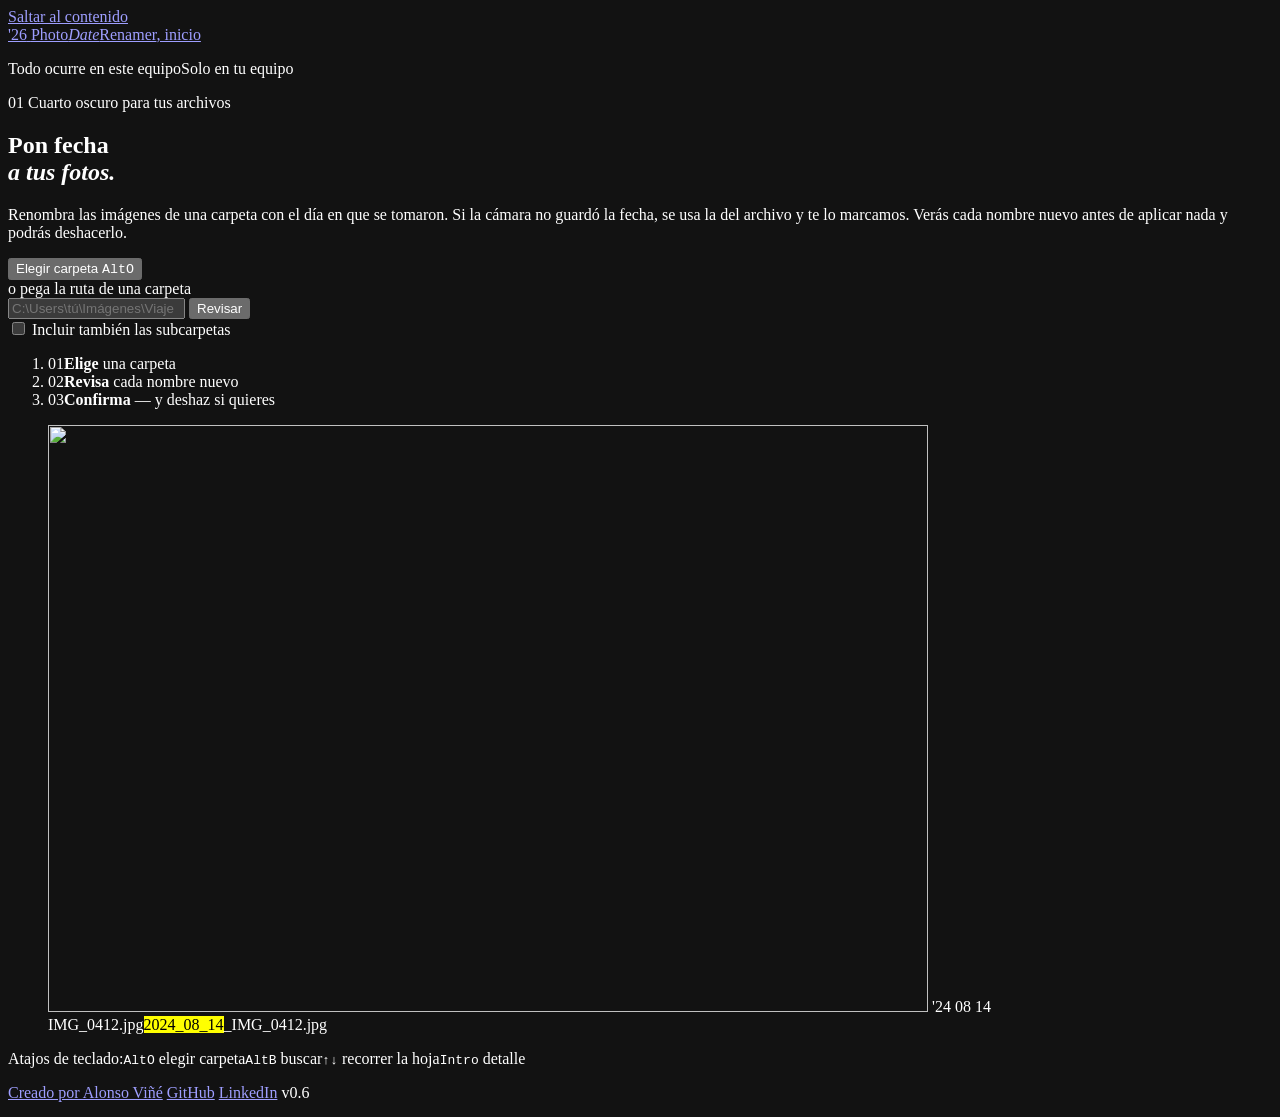
==== commit 2704dd5c: "feat: keep the last batch undoable everywhere and refresh previews in place - Show a «Último lote» b" ====
--- a/src/photodaterenamer/web/index.html
+++ b/src/photodaterenamer/web/index.html
@@ -27,13 +27,18 @@
     <p class="local-badge"><span class="dot" aria-hidden="true"></span> <span class="badge-long">Todo ocurre en este equipo</span><span class="badge-short" aria-hidden="true">Solo en tu equipo</span></p>
   </header>
 
+  <div id="last-run" class="last-run" role="region" aria-labelledby="last-run-text" hidden>
+    <p class="last-run-text"><span class="last-run-icon" aria-hidden="true">↺</span> <span id="last-run-text"></span></p>
+    <button id="last-run-undo" class="btn btn-ghost btn-sm" type="button">Deshacer</button>
+  </div>
+
   <main id="main" tabindex="-1">
     <!-- ============ IDLE: hero + first step ============ -->
     <section id="hero" class="hero" aria-labelledby="hero-title">
       <div class="hero-copy">
         <p class="kicker"><span class="kicker-num">01</span> Cuarto oscuro para tus archivos</p>
         <h1 id="hero-title" class="hero-title">Pon fecha<br><em>a tus fotos.</em></h1>
-        <p class="hero-lede">Renombra las imágenes de una carpeta con el día en que se tomaron. Verás cada nombre nuevo antes de aplicar nada y podrás deshacerlo.</p>
+        <p class="hero-lede">Renombra las imágenes de una carpeta con el día en que se tomaron. Si la cámara no guardó la fecha, se usa la del archivo y te lo marcamos. Verás cada nombre nuevo antes de aplicar nada y podrás deshacerlo.</p>
 
         <form id="hero-form" class="hero-form" novalidate>
           <button id="hero-browse" class="btn btn-stamp btn-xl" type="button" aria-keyshortcuts="Alt+O">
@@ -104,7 +109,7 @@
               <legend class="field-label">Receta</legend>
               <div class="seg-group">
                 <button class="preset" data-preset="date_original" type="button" aria-pressed="true">Fecha + nombre</button>
-                <button class="preset" data-preset="date_stem" type="button" aria-pressed="false">Fecha + título</button>
+                <button class="preset" data-preset="date_stem" type="button" aria-pressed="false">Fecha, sin extensión</button>
                 <button class="preset" data-preset="original_date" type="button" aria-pressed="false">Nombre + fecha</button>
                 <button class="preset" data-preset="custom" type="button" aria-pressed="false">A medida</button>
               </div>
@@ -194,7 +199,7 @@
                 <img id="loupe-image" class="loupe-image" alt="" hidden>
                 <span id="loupe-stamp" class="loupe-stamp"></span>
               </div>
-              <div id="loupe-body" class="loupe-body" aria-live="polite"></div>
+              <div id="loupe-body" class="loupe-body"></div>
             </div>
             <section id="apply-box" class="apply-box" aria-labelledby="apply-title" hidden>
               <h2 id="apply-title" class="panel-label"><span class="kicker-num">03</span> Aplicar</h2>
@@ -258,7 +263,7 @@
       <ul class="promise">
         <li>Ningún archivo se sobrescribe ni se borra.</li>
         <li>Si alguno falla, el resto continúa y verás el motivo.</li>
-        <li>Puedes deshacer el lote mientras la aplicación siga abierta.</li>
+        <li>Puedes deshacer el lote mientras la aplicación siga abierta, aunque cambies de carpeta.</li>
       </ul>
       <div class="dialog-actions">
         <button class="btn btn-ghost" value="cancel" type="submit" autofocus>Cancelar</button>
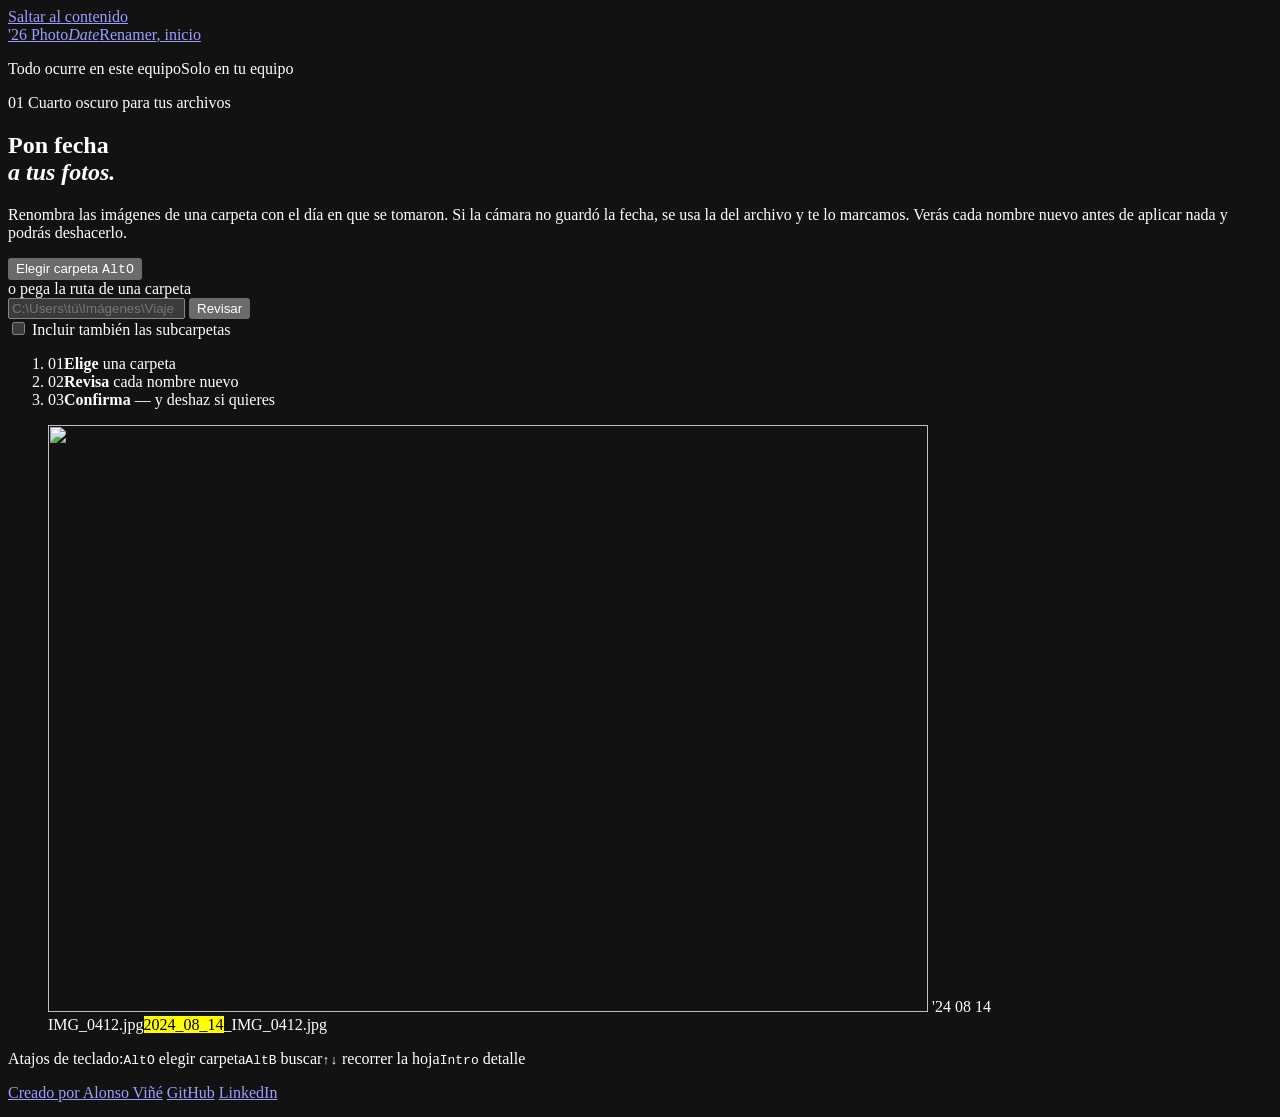
==== commit c2851696: "feat: keep undo across empty batches and make names readable on narrow windows - A batch that rename" ====
--- a/src/photodaterenamer/web/index.html
+++ b/src/photodaterenamer/web/index.html
@@ -126,9 +126,9 @@
             <fieldset class="date-formats">
               <legend class="field-label">Formato de fecha</legend>
               <div class="seg-group seg-dates">
-                <label class="seg-option"><input type="radio" name="date-format" value="yyyy_mm_dd" checked><span>2025_04_12</span></label>
-                <label class="seg-option"><input type="radio" name="date-format" value="yyyy-mm-dd"><span>2025-04-12</span></label>
-                <label class="seg-option"><input type="radio" name="date-format" value="yyyymmdd"><span>20250412</span></label>
+                <label class="seg-option"><input type="radio" name="date-format" value="yyyy_mm_dd" checked><span>2024_08_14</span></label>
+                <label class="seg-option"><input type="radio" name="date-format" value="yyyy-mm-dd"><span>2024-08-14</span></label>
+                <label class="seg-option"><input type="radio" name="date-format" value="yyyymmdd"><span>20240814</span></label>
               </div>
             </fieldset>
           </div>
@@ -216,7 +216,7 @@
     <p class="shortcuts"><span class="sr-only">Atajos de teclado:</span><span><span class="kbd-combo"><kbd>Alt</kbd><kbd>O</kbd></span> elegir carpeta</span><span><span class="kbd-combo"><kbd>Alt</kbd><kbd>B</kbd></span> buscar</span><span><span class="kbd-combo"><kbd>↑</kbd><kbd>↓</kbd></span> recorrer la hoja</span><span><span class="kbd-combo"><kbd>Intro</kbd></span> detalle</span></p>
     <p class="credits"><a href="https://alonsovine.github.io/portfolioR/" target="_blank" rel="noopener noreferrer">Creado por Alonso Viñé</a>
       <span class="footer-links"><a href="https://github.com/AlonsoVine" target="_blank" rel="noopener noreferrer">GitHub</a> <a href="https://www.linkedin.com/in/alonso-vi%C3%B1%C3%A9-barrancos/" target="_blank" rel="noopener noreferrer">LinkedIn</a></span>
-      <span class="version">v0.6</span></p>
+</p>
   </footer>
 
   <div id="announcer" class="sr-only" role="status" aria-live="polite"></div>
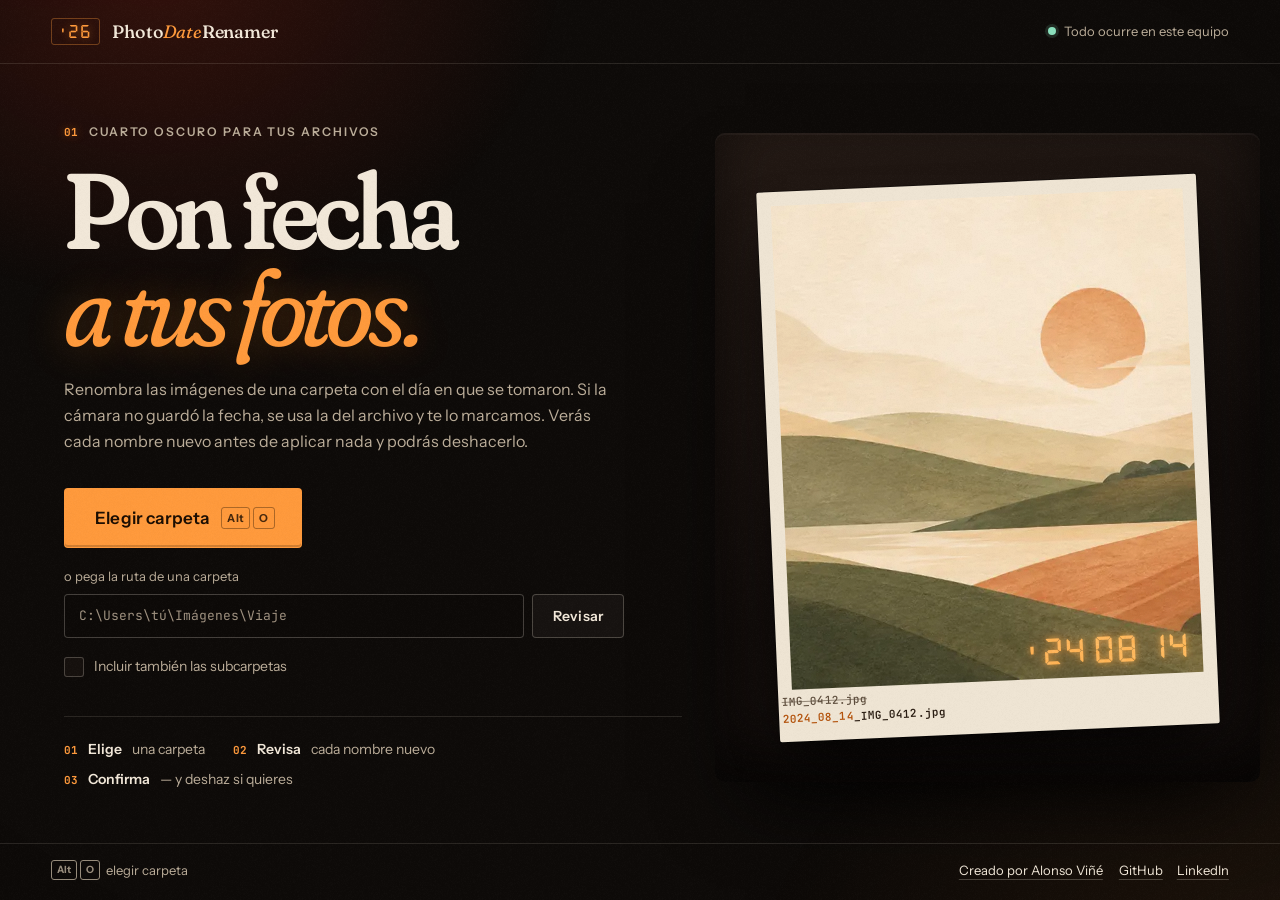
==== commit d044374b: "feat: publish the Revelado interface as the web version The GitHub Pages site now reuses the applica" ====
--- a/src/photodaterenamer/web/index.html
+++ b/src/photodaterenamer/web/index.html
@@ -6,13 +6,13 @@
   <meta name="theme-color" content="#0e0b09">
   <meta name="color-scheme" content="dark">
   <title>PhotoDateRenamer — pon fecha a tus fotos</title>
-  <link rel="icon" type="image/png" href="/images/app-icon.png">
-  <link rel="preload" href="/fonts/fraunces.woff2" as="font" type="font/woff2" crossorigin>
-  <link rel="preload" href="/fonts/instrument-sans.woff2" as="font" type="font/woff2" crossorigin>
-  <link rel="stylesheet" href="/styles.css">
+  <link rel="icon" type="image/png" href="images/app-icon.png">
+  <link rel="preload" href="fonts/fraunces.woff2" as="font" type="font/woff2" crossorigin>
+  <link rel="preload" href="fonts/instrument-sans.woff2" as="font" type="font/woff2" crossorigin>
+  <link rel="stylesheet" href="styles.css">
   <script nonce="__APP_TOKEN__">window.PDR_TOKEN = "__APP_TOKEN__";</script>
-  <script src="/helpers.js" defer></script>
-  <script src="/app.js" defer></script>
+  <script src="helpers.js" defer></script>
+  <script src="app.js" defer></script>
 </head>
 <body data-mode="idle" data-view="idle">
   <a class="skip-link" href="#main">Saltar al contenido</a>
@@ -20,7 +20,7 @@
   <div class="safelight" aria-hidden="true"></div>
 
   <header class="topbar">
-    <a class="wordmark" href="/">
+    <a class="wordmark" href="./">
       <span class="wordmark-stamp" aria-hidden="true">'26</span>
       <span class="wordmark-name">Photo<i>Date</i>Renamer<span class="sr-only">, inicio</span></span>
     </a>
@@ -69,7 +69,7 @@
 
       <figure class="tray" aria-hidden="true">
         <div class="print">
-          <img src="/images/hero-print.webp" alt="" width="880" height="587" fetchpriority="high">
+          <img src="images/hero-print.webp" alt="" width="880" height="587" fetchpriority="high">
           <span id="hero-stamp" class="print-stamp">'24 08 14</span>
         </div>
         <figcaption class="tray-caption"><span class="tray-old">IMG_0412.jpg</span><span class="tray-new"><mark class="stamp">2024_08_14</mark>_IMG_0412.jpg</span></figcaption>
@@ -160,7 +160,7 @@
           <p class="counter" aria-hidden="true"><span id="progress-count" class="seg" data-ghost="8">0</span><span class="counter-of">de</span><span id="progress-total" class="seg seg-dim" data-ghost="8">0</span></p>
           <p id="progress-label" class="state-text" role="status" aria-live="polite">Preparando el análisis…</p>
           <button id="cancel-scan" class="btn btn-ghost" type="button">Cancelar análisis</button>
-          <p id="apply-warning" class="state-note" hidden>No cierres la aplicación hasta que termine.</p>
+          <p id="apply-warning" class="state-note" hidden>No cierres <span data-host>la aplicación</span> hasta que termine.</p>
         </div>
 
         <!-- empty / no photos / cancelled / generic error / restored -->
@@ -216,7 +216,7 @@
     <p class="shortcuts"><span class="sr-only">Atajos de teclado:</span><span><span class="kbd-combo"><kbd>Alt</kbd><kbd>O</kbd></span> elegir carpeta</span><span><span class="kbd-combo"><kbd>Alt</kbd><kbd>B</kbd></span> buscar</span><span><span class="kbd-combo"><kbd>↑</kbd><kbd>↓</kbd></span> recorrer la hoja</span><span><span class="kbd-combo"><kbd>Intro</kbd></span> detalle</span></p>
     <p class="credits"><a href="https://alonsovine.github.io/portfolioR/" target="_blank" rel="noopener noreferrer">Creado por Alonso Viñé</a>
       <span class="footer-links"><a href="https://github.com/AlonsoVine" target="_blank" rel="noopener noreferrer">GitHub</a> <a href="https://www.linkedin.com/in/alonso-vi%C3%B1%C3%A9-barrancos/" target="_blank" rel="noopener noreferrer">LinkedIn</a></span>
-</p>
+      <a id="get-windows" class="get-windows" href="https://github.com/AlonsoVine/PhotoDateRenamer/releases/latest/download/PhotoDateRenamer.exe" hidden>Descargar para Windows</a></p>
   </footer>
 
   <div id="announcer" class="sr-only" role="status" aria-live="polite"></div>
@@ -263,7 +263,7 @@
       <ul class="promise">
         <li>Ningún archivo se sobrescribe ni se borra.</li>
         <li>Si alguno falla, el resto continúa y verás el motivo.</li>
-        <li>Puedes deshacer el lote mientras la aplicación siga abierta, aunque cambies de carpeta.</li>
+        <li>Puedes deshacer el lote mientras <span data-host>la aplicación</span> siga abierta, aunque cambies de carpeta.</li>
       </ul>
       <div class="dialog-actions">
         <button class="btn btn-ghost" value="cancel" type="submit" autofocus>Cancelar</button>
--- a/src/photodaterenamer/web/styles.css
+++ b/src/photodaterenamer/web/styles.css
@@ -0,0 +1,742 @@
+/* PhotoDateRenamer — «Revelado»
+   A darkroom for filenames: ink-black room, red safelight, film grain, and the orange
+   seven-segment date imprint of a compact camera. See DECISIONES.md for the concept. */
+
+@font-face { font-family: "Fraunces"; src: url("fonts/fraunces.woff2") format("woff2"); font-weight: 100 900; font-style: normal; font-display: swap; }
+@font-face { font-family: "Fraunces"; src: url("fonts/fraunces-italic.woff2") format("woff2"); font-weight: 100 900; font-style: italic; font-display: swap; }
+@font-face { font-family: "Instrument Sans"; src: url("fonts/instrument-sans.woff2") format("woff2"); font-weight: 400 700; font-display: swap; }
+@font-face { font-family: "JetBrains Mono"; src: url("fonts/jetbrains-mono.woff2") format("woff2"); font-weight: 100 800; font-display: swap; }
+@font-face { font-family: "DSEG7"; src: url("fonts/dseg7.woff2") format("woff2"); font-weight: 700; font-display: block; }
+
+:root {
+  color-scheme: dark;
+  --ink: #0e0b09;
+  --surface: #16110e;
+  --surface-2: #1f1813;
+  --surface-3: #2a211b;
+  --line: rgba(242, 232, 217, .12);
+  --line-strong: rgba(242, 232, 217, .24);
+  --paper: #f2e8d9;
+  --muted: #bcae9a;
+  --faint: #a09280;
+  --stamp: #ff9a3c;
+  --stamp-hot: #ffb468;
+  --stamp-ink: #1c0e02;
+  --stamp-glow: rgba(255, 140, 40, .45);
+  --safe: #ff7a63;
+  --safe-deep: #a3241a;
+  --fix: #8be0bd;
+  --display: "Fraunces", "Iowan Old Style", Georgia, serif;
+  --sans: "Instrument Sans", "Segoe UI", system-ui, sans-serif;
+  --mono: "JetBrains Mono", "Cascadia Mono", Consolas, monospace;
+  --seg: "DSEG7", "JetBrains Mono", monospace;
+  --radius: 4px;
+  --ease-out: cubic-bezier(.16, 1, .3, 1);
+  --row-h: 64px;
+}
+
+*, *::before, *::after { box-sizing: border-box; }
+html { background: var(--ink); }
+body {
+  min-height: 100vh;
+  margin: 0;
+  display: flex;
+  flex-direction: column;
+  background: var(--ink);
+  color: var(--paper);
+  font: 400 15px/1.55 var(--sans);
+  -webkit-font-smoothing: antialiased;
+  overflow-x: hidden;
+}
+button, input { font: inherit; color: inherit; }
+button { cursor: pointer; }
+h1, h2, h3, p { margin: 0; }
+fieldset { min-width: 0; margin: 20px 0 0; padding: 0; border: 0; }
+legend { float: left; width: 100%; padding: 0; }
+legend.field-label { margin-top: 0; }
+legend + * { clear: both; }
+.mono { font-family: var(--mono); font-size: .86em; letter-spacing: -.01em; }
+.sr-only { position: absolute; width: 1px; height: 1px; padding: 0; margin: -1px; overflow: hidden; clip: rect(0 0 0 0); white-space: nowrap; border: 0; }
+[hidden] { display: none !important; }
+
+:focus-visible { outline: 2px solid var(--stamp-hot); outline-offset: 3px; border-radius: 2px; }
+.skip-link { position: absolute; left: 16px; top: -60px; z-index: 50; padding: 10px 14px; background: var(--stamp); color: var(--stamp-ink); font-weight: 600; text-decoration: none; }
+.skip-link:focus { top: 12px; }
+
+/* ---------- atmosphere ---------- */
+.grain {
+  position: fixed; inset: -12%; z-index: 40; pointer-events: none;
+  background-image: url("images/grain.png");
+  opacity: .07;
+  will-change: transform;
+  animation: grain 1s steps(6) infinite;
+}
+@keyframes grain {
+  0% { transform: translate3d(0, 0, 0); } 20% { transform: translate3d(-3%, 2%, 0); } 40% { transform: translate3d(2%, -4%, 0); }
+  60% { transform: translate3d(-4%, -1%, 0); } 80% { transform: translate3d(3%, 3%, 0); } 100% { transform: translate3d(0, 0, 0); }
+}
+.safelight {
+  position: fixed; inset: 0; z-index: 0; pointer-events: none;
+  background:
+    radial-gradient(46vmax 40vmax at 12% -6%, rgba(196, 44, 26, .22), transparent 70%),
+    radial-gradient(60vmax 40vmax at 100% 110%, rgba(255, 140, 40, .07), transparent 70%),
+    radial-gradient(120vmax 80vmax at 50% 50%, transparent 55%, rgba(0, 0, 0, .55));
+}
+.topbar, main, .footer { position: relative; z-index: 1; }
+
+/* ---------- top bar ---------- */
+.topbar {
+  display: flex; align-items: center; justify-content: space-between; gap: 16px;
+  padding: 18px clamp(18px, 4vw, 56px);
+  border-bottom: 1px solid var(--line);
+}
+.wordmark { display: inline-flex; align-items: center; gap: 12px; min-width: 0; color: var(--paper); text-decoration: none; }
+.wordmark-stamp {
+  font: 700 13px/1 var(--seg); color: var(--stamp); letter-spacing: .08em;
+  text-shadow: 0 0 10px var(--stamp-glow);
+  padding: 6px 7px; border: 1px solid rgba(255, 154, 60, .35); border-radius: 3px;
+}
+.wordmark-name { font: 500 18px/1 var(--display); letter-spacing: -.01em; font-variation-settings: "opsz" 24, "SOFT" 50; }
+.wordmark-name i { font-style: italic; color: var(--stamp); font-weight: 400; }
+.local-badge { display: inline-flex; align-items: center; gap: 8px; flex-shrink: 0; color: var(--muted); font-size: 13px; white-space: nowrap; }
+.local-badge .dot { width: 8px; height: 8px; border-radius: 50%; background: var(--fix); box-shadow: 0 0 0 3px rgba(139, 224, 189, .14); }
+.badge-short { display: none; }
+
+main { flex: 1; display: flex; flex-direction: column; outline: none; }
+
+.last-run {
+  position: relative; z-index: 2;
+  display: flex; flex-wrap: wrap; align-items: center; justify-content: space-between; gap: 8px 16px;
+  min-height: 48px; padding: 6px clamp(18px, 4vw, 56px);
+  border-bottom: 1px solid rgba(139, 224, 189, .22);
+  background: linear-gradient(90deg, rgba(139, 224, 189, .1), rgba(139, 224, 189, .03) 60%, transparent);
+  color: var(--muted); font-size: 14px;
+  animation: token-in .4s var(--ease-out) both;
+}
+.last-run-text { min-width: 0; }
+.last-run-text b { color: var(--paper); font-weight: 600; }
+.last-run-text em { color: var(--paper); }
+.last-run-icon { color: var(--fix); font-weight: 700; }
+body:has(#last-run:not([hidden])) .workbench { height: calc(100dvh - 65px - 49px); }
+
+/* ---------- shared bits ---------- */
+.kicker, .panel-label {
+  display: flex; align-items: center; gap: 10px;
+  color: var(--muted); font: 600 12px/1.2 var(--sans); letter-spacing: .16em; text-transform: uppercase;
+}
+.kicker-num { font: 700 11px/1 var(--mono); color: var(--stamp); letter-spacing: .04em; text-shadow: 0 0 8px var(--stamp-glow); }
+.field-label { display: block; margin: 20px 0 8px; color: var(--faint); font: 600 11px/1.2 var(--sans); letter-spacing: .14em; text-transform: uppercase; }
+
+.btn {
+  display: inline-flex; align-items: center; justify-content: center; gap: 12px;
+  min-height: 44px; padding: 0 20px;
+  border: 1px solid transparent; border-radius: var(--radius);
+  font: 600 14px/1 var(--sans); letter-spacing: .01em; text-decoration: none;
+  transition: transform .25s var(--ease-out), background-color .2s, border-color .2s, box-shadow .25s, color .2s;
+}
+.btn:active:not(:disabled) { transform: translateY(1px) scale(.99); }
+.btn-stamp { background: var(--stamp); color: var(--stamp-ink); box-shadow: inset 0 -2px 0 rgba(0, 0, 0, .18); }
+.btn-stamp:hover:not(:disabled) { background: var(--stamp-hot); box-shadow: 0 8px 32px -6px var(--stamp-glow), inset 0 -2px 0 rgba(0, 0, 0, .18); }
+.btn-ghost { background: rgba(242, 232, 217, .04); border-color: var(--line-strong); color: var(--paper); }
+.btn-ghost:hover:not(:disabled) { border-color: var(--paper); background: rgba(242, 232, 217, .08); }
+.btn:disabled { cursor: not-allowed; background: var(--surface-3); color: var(--muted); border-color: var(--line); box-shadow: none; }
+.btn-xl { min-height: 60px; padding: 0 26px 0 30px; font-size: 17px; }
+.btn-sm { min-height: 36px; padding: 0 14px; font-size: 13px; }
+.btn-block { width: 100%; min-height: 54px; font-size: 16px; }
+kbd {
+  display: inline-grid; place-items: center; min-width: 22px; height: 22px; padding: 0 5px;
+  border: 1px solid currentColor; border-radius: 3px; opacity: .8;
+  font: 700 11px/1 var(--sans);
+}
+.kbd-combo { display: inline-flex; align-items: center; gap: 3px; }
+.btn-stamp kbd { border-color: rgba(28, 14, 2, .45); }
+
+.check { display: inline-flex; align-items: center; gap: 10px; color: var(--muted); font-size: 14px; cursor: pointer; user-select: none; }
+.check input { position: absolute; opacity: 0; width: 1px; height: 1px; }
+.check-box { position: relative; flex-shrink: 0; width: 20px; height: 20px; border: 1px solid var(--line-strong); border-radius: 3px; background: var(--surface); transition: background .2s, border-color .2s; }
+.check-box::after { content: ""; position: absolute; left: 6px; top: 2px; width: 5px; height: 10px; border: solid var(--stamp-ink); border-width: 0 2px 2px 0; transform: rotate(45deg) scale(0); transition: transform .2s var(--ease-out); }
+.check input:checked + .check-box { background: var(--stamp); border-color: var(--stamp); }
+.check input:checked + .check-box::after { transform: rotate(45deg) scale(1); }
+.check input:focus-visible + .check-box { outline: 2px solid var(--stamp-hot); outline-offset: 3px; }
+.check input:disabled + .check-box { opacity: .45; }
+.check:has(input:disabled) { cursor: not-allowed; opacity: .7; }
+.check:hover { color: var(--paper); }
+.check-sm { font-size: 13px; }
+
+input[type="text"], input[type="search"], input:not([type]) {
+  min-height: 44px; padding: 0 14px;
+  border: 1px solid var(--line-strong); border-radius: var(--radius);
+  background: rgba(14, 11, 9, .7); color: var(--paper);
+  transition: border-color .2s, box-shadow .2s;
+}
+input::placeholder { color: var(--faint); }
+input:hover { border-color: rgba(242, 232, 217, .4); }
+input:focus-visible { outline: none; border-color: var(--stamp); box-shadow: 0 0 0 3px rgba(255, 154, 60, .28); }
+
+/* seven-segment readouts with their unlit "8" ghosts */
+.seg { position: relative; display: inline-block; isolation: isolate; font-family: var(--seg); font-weight: 700; white-space: nowrap; }
+.seg::before { content: attr(data-ghost); position: absolute; inset: 0; z-index: -1; color: currentColor; opacity: .1; text-shadow: none; }
+.seg-dim { color: rgba(255, 154, 60, .62); text-shadow: none; }
+
+/* ---------- HERO (idle) ---------- */
+.hero {
+  flex: 1;
+  display: grid; grid-template-columns: minmax(0, 1.15fr) minmax(0, .85fr);
+  align-items: center; gap: clamp(28px, 6vw, 96px);
+  padding: clamp(28px, 6vh, 72px) clamp(18px, 5vw, 72px) clamp(28px, 5vh, 56px);
+}
+.hero-copy { max-width: 720px; min-width: 0; }
+.hero-title {
+  margin: 22px 0 22px;
+  font: 600 clamp(52px, 8.4vw, 136px)/.9 var(--display);
+  letter-spacing: -.045em;
+  font-variation-settings: "opsz" 144, "SOFT" 100, "WONK" 1;
+}
+.hero-title em { display: inline-block; font-style: italic; font-weight: 400; color: var(--stamp); text-shadow: 0 0 42px rgba(255, 140, 40, .28); }
+.hero-lede { max-width: 34em; color: var(--muted); font-size: clamp(16px, 1.25vw, 18px); line-height: 1.6; }
+.hero-form { display: grid; gap: 18px; margin-top: 34px; max-width: 560px; }
+.hero-form > .btn { justify-self: start; }
+.path-field label { display: block; margin-bottom: 8px; color: var(--muted); font-size: 13px; }
+.path-row { display: flex; gap: 8px; }
+.path-row input { flex: 1; min-width: 0; font-family: var(--mono); font-size: 13px; }
+.hero-message { padding: 12px 14px; border-left: 2px solid var(--line-strong); background: rgba(242, 232, 217, .04); color: var(--paper); font-size: 14px; }
+.hero-message.is-error { border-color: var(--safe); background: rgba(163, 36, 26, .14); }
+.hero-message b { color: var(--stamp); font-weight: 600; }
+
+.steps { display: flex; flex-wrap: wrap; gap: 8px 28px; margin: 38px 0 0; padding: 22px 0 0; border-top: 1px solid var(--line); list-style: none; color: var(--muted); font-size: 14px; }
+.steps li { display: flex; align-items: baseline; gap: 10px; }
+.steps b { color: var(--paper); font-weight: 600; }
+.steps-num { font: 700 11px/1 var(--mono); color: var(--stamp); }
+
+/* the developing tray */
+.tray { position: relative; margin: 0; justify-self: center; width: min(100%, 440px); }
+.tray::before {
+  content: ""; position: absolute; inset: -9% -12%; z-index: -1; border-radius: 10px;
+  background: linear-gradient(160deg, #241a15, #120d0b 60%);
+  box-shadow: inset 0 2px 0 rgba(255, 255, 255, .04), inset 0 -30px 60px rgba(0, 0, 0, .6), 0 40px 80px -30px rgba(0, 0, 0, .9);
+}
+.print {
+  position: relative; aspect-ratio: 4 / 5; overflow: hidden;
+  padding: 14px 14px 52px; background: #efe5d4; border-radius: 2px;
+  transform: rotate(-2.5deg);
+  box-shadow: 0 30px 60px -20px rgba(0, 0, 0, .8), 0 0 0 1px rgba(0, 0, 0, .3);
+}
+.print img { display: block; width: 100%; height: 100%; object-fit: cover; animation: develop 3.2s var(--ease-out) .25s both; }
+@keyframes develop {
+  0% { filter: brightness(2.4) contrast(.25) sepia(1) saturate(.2); opacity: .3; }
+  55% { filter: brightness(1.25) contrast(.75) sepia(.6) saturate(.6); opacity: .9; }
+  100% { filter: none; opacity: 1; }
+}
+.print-stamp {
+  position: absolute; right: 26px; bottom: 66px;
+  font: 700 clamp(18px, 2.2vw, 26px)/1 var(--seg); letter-spacing: .06em;
+  color: #ff8a2a; text-shadow: 0 0 6px rgba(255, 120, 20, .9), 0 0 22px rgba(255, 100, 0, .55);
+  mix-blend-mode: screen;
+  animation: stamp-on 1.4s steps(1) 2.2s both;
+}
+@keyframes stamp-on { 0% { opacity: 0; } 30% { opacity: .9; } 40% { opacity: .2; } 55% { opacity: 1; } 100% { opacity: 1; } }
+.tray-caption {
+  position: absolute; left: 14px; right: 14px; bottom: 14px;
+  display: grid; gap: 4px; transform: rotate(-2.5deg) translateY(-2px);
+  color: #5d4d3c; font: 500 11px/1.2 var(--mono); letter-spacing: .01em;
+}
+.tray-old { text-decoration: line-through; text-decoration-color: rgba(93, 77, 60, .6); }
+.tray-new { color: #2a1d12; font-weight: 600; }
+.tray-new mark.stamp { color: #b4530c; text-shadow: none; }
+
+/* ---------- WORKBENCH ---------- */
+.workbench {
+  display: grid; grid-template-columns: minmax(300px, 370px) minmax(0, 1fr);
+  gap: clamp(16px, 2.4vw, 32px);
+  height: calc(100dvh - 65px); min-height: 600px;
+  padding: clamp(14px, 2.6vh, 28px) clamp(18px, 4vw, 56px) clamp(14px, 2.6vh, 24px);
+}
+.controls { display: flex; flex-direction: column; gap: 14px; min-width: 0; min-height: 0; overflow-y: auto; scrollbar-width: thin; scrollbar-color: var(--surface-3) transparent; }
+
+/* paper sleeves that hold the negatives */
+.sleeve {
+  position: relative; min-width: 0; padding: 20px;
+  background: linear-gradient(180deg, #1d1612, #16110e);
+  border: 1px solid var(--line); border-radius: 6px;
+}
+.sleeve::before {
+  content: ""; position: absolute; left: 20px; right: 20px; top: -1px; height: 2px;
+  background: linear-gradient(90deg, var(--stamp) 0 22px, transparent 22px);
+  opacity: .8;
+}
+.panel-label { margin-bottom: 12px; }
+.folder-name { overflow: hidden; font: 500 clamp(24px, 2.3vw, 30px)/1.1 var(--display); letter-spacing: -.02em; text-overflow: ellipsis; white-space: nowrap; font-variation-settings: "opsz" 72, "SOFT" 60; }
+.folder-path { margin-top: 6px; overflow: hidden; color: var(--muted); text-overflow: ellipsis; white-space: nowrap; direction: rtl; text-align: left; }
+.folder-path bdi { direction: ltr; unicode-bidi: isolate; }
+.folder-actions { display: flex; flex-wrap: wrap; align-items: center; justify-content: space-between; gap: 12px; margin-top: 16px; }
+
+.format-panel { padding: 0; }
+.format-summary {
+  display: grid; gap: 6px; padding: 20px 20px 0; list-style: none; cursor: default;
+}
+.format-summary::-webkit-details-marker { display: none; }
+.format-summary .panel-label { margin: 0; }
+.format-summary-value { color: var(--paper); font: 500 15px/1.3 var(--sans); }
+.format-body { padding: 4px 20px 20px; }
+
+.format-lock {
+  margin-top: 14px; padding: 10px 12px;
+  border-left: 2px solid var(--stamp); background: rgba(255, 154, 60, .07);
+  color: var(--muted); font-size: 13px;
+}
+.format-lock b { color: var(--paper); font-weight: 600; }
+body[data-view="success"] .format-body > :not(.format-lock),
+body[data-view="partial"] .format-body > :not(.format-lock),
+body[data-view="total"] .format-body > :not(.format-lock),
+body[data-view="undo-partial"] .format-body > :not(.format-lock) { opacity: .55; }
+
+.example {
+  display: grid; gap: 4px; margin-top: 14px; padding: 12px 14px;
+  background: #0b0908; border-radius: var(--radius); box-shadow: inset 0 0 0 1px var(--line);
+  font-size: 13px; line-height: 1.45;
+}
+.example-old { color: var(--muted); text-decoration: line-through; text-decoration-color: rgba(188, 174, 154, .5); overflow-wrap: anywhere; }
+.example-new { color: var(--paper); overflow-wrap: anywhere; }
+.arrow { color: var(--stamp); }
+mark.stamp { background: none; color: var(--stamp); text-shadow: 0 0 12px var(--stamp-glow); }
+
+/* segmented controls */
+.seg-group { display: flex; flex-wrap: wrap; gap: 6px; }
+.preset, .seg-option span, .add-piece {
+  display: inline-flex; align-items: center; min-height: 36px; padding: 0 12px;
+  border: 1px solid var(--line-strong); border-radius: 999px;
+  background: transparent; color: var(--muted); font-size: 13px; font-weight: 500;
+  transition: background .2s, color .2s, border-color .2s;
+}
+.preset:hover:not(:disabled), .seg-option:hover span, .add-piece:hover:not(:disabled) { color: var(--paper); border-color: var(--paper); }
+.preset[aria-pressed="true"], .preset[aria-pressed="true"]:hover:not(:disabled) { background: var(--paper); border-color: var(--paper); color: var(--ink); }
+.preset:disabled, .add-piece:disabled { cursor: not-allowed; opacity: .55; }
+.seg-option { position: relative; cursor: pointer; }
+.seg-option input { position: absolute; opacity: 0; width: 1px; height: 1px; }
+.seg-option span { font-family: var(--mono); font-size: 12px; }
+.seg-option input:checked + span { background: rgba(255, 154, 60, .14); border-color: var(--stamp); color: var(--stamp-hot); }
+.seg-option input:focus-visible + span { outline: 2px solid var(--stamp-hot); outline-offset: 3px; }
+.seg-option input:disabled + span { cursor: not-allowed; opacity: .55; }
+.add-pieces { display: flex; flex-wrap: wrap; gap: 6px; margin-top: 8px; }
+.add-piece { min-height: 32px; padding: 0 10px; border-style: dashed; border-radius: var(--radius); font-size: 12px; }
+
+.tokens { display: flex; flex-wrap: wrap; align-items: center; gap: 6px; min-height: 44px; margin: 0; padding: 8px; list-style: none; border: 1px dashed var(--line-strong); border-radius: var(--radius); }
+.token { display: inline-flex; align-items: center; gap: 2px; max-width: 100%; padding: 3px 3px 3px 10px; border-radius: 3px; background: var(--surface-3); color: var(--paper); font-size: 13px; animation: token-in .35s var(--ease-out) both; }
+.token-date { background: rgba(255, 154, 60, .16); color: var(--stamp-hot); box-shadow: inset 0 0 0 1px rgba(255, 154, 60, .35); }
+.token-text { font-family: var(--mono); font-size: 12px; background: transparent; box-shadow: inset 0 0 0 1px var(--line-strong); }
+.token-label { margin-right: 4px; overflow: hidden; text-overflow: ellipsis; white-space: pre; }
+.token button { display: grid; place-items: center; flex-shrink: 0; width: 26px; height: 26px; padding: 0; border: 0; border-radius: 2px; background: transparent; color: inherit; font-size: 14px; line-height: 1; opacity: .75; }
+.token button:hover:not(:disabled) { opacity: 1; background: rgba(242, 232, 217, .1); }
+.token button:disabled { opacity: .25; cursor: default; }
+.tokens-empty { padding: 4px 6px; color: var(--safe); font-size: 13px; }
+@keyframes token-in { from { opacity: 0; transform: translateY(4px) scale(.96); } to { opacity: 1; transform: none; } }
+
+.field-block { margin: 0 0 8px; }
+.field-error { margin-top: 8px; color: var(--safe); font-size: 13px; }
+
+/* ---------- SHEET ---------- */
+.sheet { display: flex; flex-direction: column; min-width: 0; min-height: 0; scroll-margin-top: 12px; }
+.sheet-head { display: flex; flex-wrap: wrap; align-items: end; justify-content: space-between; gap: 12px 20px; padding-bottom: 14px; }
+.sheet-heading { min-width: 0; }
+.sheet-title { margin-top: 6px; overflow-wrap: anywhere; font: 500 clamp(30px, 3.4vw, 46px)/1.04 var(--display); letter-spacing: -.03em; font-variation-settings: "opsz" 96, "SOFT" 80, "WONK" 1; outline: none; }
+.sheet-title em { color: var(--stamp); font-style: italic; font-weight: 400; }
+.sheet-title:focus-visible { outline: 2px solid var(--stamp-hot); outline-offset: 6px; }
+.search { position: relative; display: block; }
+.search input { width: min(260px, 60vw); padding-right: 76px; }
+.search .kbd-combo { position: absolute; right: 10px; top: 50%; transform: translateY(-50%); color: var(--muted); pointer-events: none; }
+.search kbd { min-width: 20px; height: 20px; font-size: 10px; }
+
+.filters { display: flex; flex-wrap: wrap; gap: 6px; padding-bottom: 14px; }
+.filter {
+  display: inline-flex; align-items: center; gap: 8px; min-height: 36px; padding: 0 12px;
+  border: 1px solid var(--line); border-radius: 999px; background: rgba(242, 232, 217, .03); color: var(--muted); font-size: 13px;
+}
+.filter:hover { color: var(--paper); border-color: var(--line-strong); }
+.filter[aria-pressed="true"] { border-color: var(--paper); color: var(--paper); background: rgba(242, 232, 217, .1); }
+.filter-count { font: 600 12px/1 var(--mono); color: var(--paper); }
+.filter-dot { width: 8px; height: 8px; border-radius: 50%; background: currentColor; }
+.filter-ready .filter-dot { background: var(--stamp); }
+.filter-dated .filter-dot { background: transparent; box-shadow: inset 0 0 0 2px var(--stamp); }
+.filter-filedate .filter-dot { background: transparent; outline: 1.5px dashed var(--muted); outline-offset: -1.5px; }
+.filter-conflict .filter-dot, .filter-failed .filter-dot, .filter-pending .filter-dot { background: var(--safe); }
+.filter-skipped .filter-dot { background: var(--faint); }
+.filter-unchanged .filter-dot { background: var(--muted); }
+.filter-renamed .filter-dot { background: var(--fix); }
+
+/* film strip around the list */
+.list-view { flex: 1; display: grid; grid-template-rows: minmax(0, var(--content-h, 1fr)) auto; align-content: start; gap: 12px; min-height: 0; }
+.list-view .strip, .filters { transition: opacity .25s, filter .25s; }
+body.is-refreshing .list-view .strip, body.is-refreshing .filters { opacity: .45; filter: saturate(.4); }
+body.is-refreshing #sheet-kicker::after { content: ""; display: inline-block; width: 8px; height: 8px; margin-left: 4px; border-radius: 50%; background: var(--stamp); animation: blink 1s steps(2) infinite; }
+@keyframes blink { 50% { opacity: .2; } }
+.strip {
+  position: relative; min-height: 0; padding: 0 30px;
+  align-self: start; height: min(100%, var(--content-h, 100%));
+  background: #0b0908; border-radius: 6px;
+  box-shadow: 0 0 0 1px var(--line), 0 30px 60px -30px rgba(0, 0, 0, .9);
+}
+.strip::before, .strip::after {
+  content: ""; position: absolute; top: 0; bottom: 0; width: 30px; pointer-events: none;
+  background-image: radial-gradient(closest-side, #241b16 0 72%, transparent 78%);
+  background-size: 14px 22px; background-repeat: repeat-y; background-position: center 6px;
+}
+.strip::before { left: 0; }
+.strip::after { right: 0; }
+.list-scroller {
+  position: relative; height: 100%; min-height: 0; overflow-y: auto; overflow-x: hidden;
+  border-left: 1px solid var(--line); border-right: 1px solid var(--line);
+  scrollbar-color: var(--surface-3) transparent; overscroll-behavior: contain;
+}
+.list-scroller:focus-visible { outline: 2px solid var(--stamp-hot); outline-offset: -2px; }
+.list-spacer { position: relative; width: 100%; }
+.row {
+  position: absolute; left: 0; right: 0; top: 0; height: var(--row-h);
+  display: grid; grid-template-columns: 64px minmax(0, 1fr) auto; align-items: center; gap: 14px;
+  padding: 0 14px 0 8px; border-bottom: 1px solid rgba(242, 232, 217, .06);
+  contain: strict; cursor: default;
+}
+.row::before { content: ""; position: absolute; left: 0; top: 10px; bottom: 10px; width: 2px; background: transparent; transition: background .2s; }
+.row.is-hover { background: rgba(242, 232, 217, .035); }
+.row.is-active { background: rgba(255, 154, 60, .07); }
+.row.is-active::before { background: var(--stamp); }
+.row-thumb {
+  position: relative; display: block; width: 64px; height: 48px; overflow: hidden;
+  border-radius: 2px; background: repeating-linear-gradient(-45deg, #15100d 0 6px, #191310 6px 12px);
+  box-shadow: inset 0 0 0 1px var(--line);
+}
+.row-thumb img { position: absolute; inset: 0; width: 100%; height: 100%; object-fit: cover; animation: thumb-in .6s var(--ease-out) both; }
+.list-scroller.is-fixing .row.is-renamed .row-thumb {
+  animation: fix-print 1.1s var(--ease-out) both;
+  animation-delay: calc(var(--order, 0) * 70ms);
+}
+@keyframes fix-print {
+  0% { filter: invert(1) hue-rotate(180deg) saturate(.6); box-shadow: inset 0 0 0 1px var(--stamp); }
+  55% { filter: invert(.15) sepia(.8) saturate(.8) brightness(1.2); }
+  100% { filter: none; box-shadow: inset 0 0 0 1px var(--line); }
+}
+@keyframes thumb-in { from { opacity: 0; filter: sepia(1) brightness(1.8); } to { opacity: 1; filter: none; } }
+.row-frame {
+  position: absolute; left: 3px; bottom: 3px; padding: 1px 3px; border-radius: 2px;
+  background: rgba(11, 9, 8, .78); color: var(--stamp); font: 600 10px/1.2 var(--mono); letter-spacing: .04em;
+}
+.row.is-skipped .row-thumb { opacity: .5; }
+.row-src {
+  position: absolute; right: 3px; top: 3px; padding: 1px 3px; border-radius: 2px;
+  background: rgba(11, 9, 8, .82); color: var(--paper); box-shadow: inset 0 0 0 1px var(--muted);
+  outline: 1px dashed var(--muted); outline-offset: -1px;
+  font: 700 9px/1.2 var(--sans); letter-spacing: .08em;
+}
+.row-pending { color: var(--paper); font-family: var(--mono); }
+.row-pending .arrow { color: var(--safe); }
+.row-names { display: grid; gap: 3px; min-width: 0; }
+.row-old, .row-new { overflow: hidden; white-space: nowrap; text-overflow: ellipsis; font-family: var(--mono); font-size: 13px; line-height: 1.35; }
+.row-old { color: var(--muted); }
+.row-old .dir, .row-new .dir { color: var(--faint); }
+.row-new { color: var(--paper); }
+.row-new .arrow { margin-right: 2px; }
+.row-clash { color: var(--safe); }
+.row-clash .arrow { color: var(--safe); }
+.row-why { color: var(--muted); font-family: var(--sans); }
+.row-reason { color: var(--safe); font-family: var(--sans); font-size: 13px; }
+.row.is-skipped .row-reason, .row.is-unchanged .row-reason { color: var(--muted); }
+.row-tags { display: flex; flex-direction: column; align-items: flex-end; gap: 3px; }
+.badge { display: inline-flex; align-items: center; gap: 6px; padding: 4px 8px; border-radius: 3px; font: 600 11px/1 var(--sans); letter-spacing: .08em; text-transform: uppercase; white-space: nowrap; }
+.badge::before { content: ""; flex-shrink: 0; width: 6px; height: 6px; border-radius: 50%; background: currentColor; }
+.badge-ready { color: var(--stamp); background: rgba(255, 154, 60, .1); }
+.badge-conflict, .badge-failed, .badge-pending { color: var(--safe); background: rgba(255, 122, 99, .1); }
+.badge-skipped { color: var(--muted); background: rgba(188, 174, 154, .08); }
+.badge-unchanged { color: var(--muted); background: transparent; box-shadow: inset 0 0 0 1px var(--line); }
+.badge-renamed { color: var(--fix); background: rgba(139, 224, 189, .08); }
+.badge-dated { padding: 3px 7px; color: var(--stamp-hot); background: transparent; box-shadow: inset 0 0 0 1px rgba(255, 154, 60, .4); font-size: 10px; }
+.badge-dated::before { background: transparent; box-shadow: inset 0 0 0 1.5px currentColor; }
+.badge-abbr { display: none; }
+/* Published web version: no path field (a page cannot open a typed path) and a link to the Windows app. */
+html[data-platform="web"] .path-field { display: none; }
+.get-windows { margin-left: 14px; color: var(--stamp); text-underline-offset: 3px; }
+.row-origin { color: var(--faint); font: 600 10px/1 var(--mono); letter-spacing: .06em; text-transform: uppercase; }
+.row-origin.is-file { color: var(--paper); outline: 1px dashed var(--muted); outline-offset: 2px; border-radius: 1px; }
+.list-empty { position: absolute; inset: 0; display: grid; place-items: center; color: var(--muted); font-size: 14px; pointer-events: none; }
+
+.bench-foot { display: grid; grid-template-columns: minmax(0, 1fr) minmax(260px, 340px); gap: 12px; }
+.bench-foot:has(.apply-box[hidden]) { grid-template-columns: minmax(0, 1fr); }
+
+/* the loupe: a print of the selected frame */
+.loupe { display: grid; grid-template-columns: 148px minmax(0, 1fr); align-items: start; gap: 18px; min-width: 0; min-height: 128px; padding: 14px 18px 14px 14px; border: 1px solid var(--line); border-radius: 6px; background: var(--surface); }
+.loupe-frame {
+  position: relative; aspect-ratio: 4 / 3; overflow: hidden; padding: 6px 6px 16px;
+  background: #e9dfcd; border-radius: 2px;
+  box-shadow: 0 14px 28px -14px #000, 0 0 0 1px rgba(0, 0, 0, .4);
+}
+.loupe-frame::before { content: ""; position: absolute; inset: 6px 6px 16px; background: repeating-linear-gradient(-45deg, #2a211b 0 6px, #231b16 6px 12px); }
+.loupe-image { position: absolute; inset: 6px 6px 16px; width: calc(100% - 12px); height: calc(100% - 22px); object-fit: cover; animation: thumb-in .7s var(--ease-out) both; }
+.loupe-stamp {
+  position: absolute; right: 12px; bottom: 22px; z-index: 1;
+  font: 700 13px/1 var(--seg); letter-spacing: .05em;
+  color: #ff8a2a; text-shadow: 0 0 5px rgba(255, 120, 20, .9), 0 0 14px rgba(255, 100, 0, .5);
+}
+.loupe[data-status="failed"] .loupe-frame, .loupe[data-status="conflict"] .loupe-frame, .loupe[data-status="pending"] .loupe-frame { box-shadow: 0 14px 28px -14px #000, 0 0 0 2px var(--safe); }
+.loupe-body { display: grid; gap: 4px; min-width: 0; font-size: 13px; color: var(--muted); }
+.loupe-body .mono { color: var(--paper); overflow-wrap: anywhere; }
+.loupe-body .loupe-reason { color: var(--safe); }
+.loupe-body .loupe-strike { color: var(--muted); text-decoration: line-through; text-decoration-color: var(--safe); }
+.loupe-body dl { display: grid; grid-template-columns: auto minmax(0, 1fr); gap: 4px 12px; margin: 0; }
+.loupe-body dt { color: var(--faint); }
+.loupe-body dd { margin: 0; min-width: 0; }
+.loupe-empty { color: var(--muted); }
+.loupe-frame-lg { width: min(100%, 360px); margin: 4px 0 16px; padding: 8px 8px 22px; }
+.loupe-frame-lg::before, .loupe-frame-lg .loupe-image { inset: 8px 8px 22px; }
+.loupe-frame-lg .loupe-image { width: calc(100% - 16px); height: calc(100% - 30px); }
+.loupe-frame-lg .loupe-stamp { right: 18px; bottom: 32px; font-size: 18px; }
+
+.apply-box { display: grid; gap: 10px; align-content: start; padding: 16px; border: 1px solid rgba(255, 154, 60, .3); border-radius: 6px; background: linear-gradient(180deg, #221810, #18110c); box-shadow: 0 0 40px -18px var(--stamp-glow); }
+.apply-box .panel-label { margin: 0; }
+.apply-hint { color: var(--muted); font-size: 14px; }
+.apply-hint b { color: var(--paper); font-weight: 600; }
+
+/* ---------- states ---------- */
+.state { flex: 1; min-height: 0; overflow-y: auto; display: flex; flex-direction: column; align-items: flex-start; justify-content: flex-start; gap: 20px; padding: clamp(16px, 4vh, 44px) 0 24px; }
+.state-text { max-width: 38em; color: var(--muted); font-size: 16px; }
+.state-text b { color: var(--paper); font-weight: 600; }
+.state-text em { color: var(--paper); font-style: italic; }
+.state-note { color: var(--muted); font-size: 13px; }
+.state-actions { display: flex; flex-wrap: wrap; gap: 10px; margin-top: 4px; }
+
+.counter { display: flex; align-items: baseline; flex-wrap: wrap; gap: 6px 10px; margin: 0; font: 700 clamp(42px, 7vw, 96px)/1 var(--seg); color: var(--stamp); text-shadow: 0 0 18px var(--stamp-glow), 0 0 2px #ffcf9a; }
+.counter-of { color: var(--faint); font-family: var(--sans); font-size: .36em; font-weight: 500; text-shadow: none; }
+.counter-lg { font-size: clamp(52px, 7.4vw, 112px); }
+.result-of { display: inline-flex; align-items: baseline; gap: 10px; }
+.result-of .counter-of { font-size: .3em; }
+.result-of .seg { font-size: .5em; }
+
+/* scenes: one small film strip per state */
+.scene {
+  position: relative; display: flex; gap: 8px; width: min(560px, 100%); padding: 18px 12px;
+  background: #0b0908; border-radius: 3px; box-shadow: inset 0 0 0 1px var(--line);
+}
+.scene::before, .scene::after {
+  content: ""; position: absolute; left: 10px; right: 10px; height: 7px;
+  background-image: radial-gradient(closest-side, #2a201a 0 70%, transparent 76%);
+  background-size: 12px 6px; background-repeat: repeat-x;
+}
+.scene::before { top: 4px; }
+.scene::after { bottom: 4px; }
+.scene span {
+  flex: 1; aspect-ratio: 4 / 3; border-radius: 1px;
+  background: #1a1411; box-shadow: inset 0 0 0 1px rgba(242, 232, 217, .08);
+  transition: transform .6s var(--ease-out), opacity .6s;
+}
+.scene[data-art="empty"] span { background: transparent; box-shadow: inset 0 0 0 1px rgba(242, 232, 217, .14); }
+.scene[data-art="empty"] span:nth-child(n+2) { opacity: .5; }
+.scene[data-art="nophotos"] span { background: repeating-linear-gradient(0deg, #1a1411 0 5px, #241c17 5px 6px); }
+.scene[data-art="nophotos"] span:nth-child(3) { background: linear-gradient(180deg, transparent 30%, rgba(242, 232, 217, .18) 30% 34%, transparent 34% 50%, rgba(242, 232, 217, .18) 50% 54%, transparent 54%), #1a1411; }
+.scene[data-art="cancelled"] span:nth-child(n+4) { opacity: .35; transform: translate(10px, 8px) rotate(6deg); }
+.scene[data-art="cancelled"] span:nth-child(3) { clip-path: polygon(0 0, 70% 0, 55% 100%, 0 100%); }
+.scene[data-art="fogged"] { box-shadow: inset 0 0 0 1px rgba(255, 122, 99, .35); }
+.scene[data-art="fogged"] span { background: radial-gradient(circle at 30% 30%, rgba(255, 122, 99, .7), rgba(163, 36, 26, .35) 50%, #1a100d 85%); }
+.scene[data-art="fogged"] span:nth-child(2n) { background: radial-gradient(circle at 70% 60%, rgba(255, 154, 60, .55), rgba(163, 36, 26, .3) 55%, #1a100d 85%); }
+.scene[data-art="restored"] span { background: linear-gradient(160deg, rgba(139, 224, 189, .22), #14201b 70%); box-shadow: inset 0 0 0 1px rgba(139, 224, 189, .35); }
+
+@media (min-width: 1280px) {
+  .scene { width: min(760px, 100%); gap: 12px; padding: 24px 16px; }
+  .scene::before, .scene::after { height: 9px; background-size: 16px 9px; }
+  .scene::before { top: 6px; }
+  .scene::after { bottom: 6px; }
+  .message-view .state-text { font-size: 18px; }
+}
+.scene-progress { display: block; width: min(560px, 100%); padding: 0; background: none; box-shadow: none; }
+.scene-progress::before, .scene-progress::after { content: none; }
+.film-progress { position: relative; width: 100%; height: 28px; border-radius: 3px; overflow: hidden; background: #0b0908; box-shadow: inset 0 0 0 1px var(--line); }
+.film-progress::before { content: ""; position: absolute; inset: 0; background-image: radial-gradient(closest-side, #241b16 0 70%, transparent 76%); background-size: 16px 9px; background-repeat: repeat-x; background-position: 4px 1px, 4px bottom; z-index: 2; mask: linear-gradient(#000 0 9px, transparent 9px calc(100% - 9px), #000 calc(100% - 9px)); }
+.film-progress-bar { position: absolute; inset: 9px auto 9px 0; width: 100%; transform-origin: left; transform: scaleX(0); background: linear-gradient(90deg, var(--safe-deep), var(--stamp)); box-shadow: 0 0 16px var(--stamp-glow); transition: transform .3s var(--ease-out); }
+.film-progress.is-indeterminate .film-progress-bar { width: 30%; transform: none; animation: sweep 1.4s var(--ease-out) infinite; }
+@keyframes sweep { from { left: -30%; } to { left: 100%; } }
+
+.result-view { display: grid; gap: 14px; padding: 0 0 16px; }
+.sheet > .progress-view, .sheet > .message-view, .sheet > .result-view { order: 1; }
+.sheet > .filters { order: 2; }
+.sheet > .list-view { order: 3; }
+.result-head { display: flex; flex-wrap: wrap; align-items: center; gap: 12px 28px; }
+.result-head .state-text { flex: 1 1 22em; }
+body[data-view="success"] .result-view .counter,
+body[data-view="partial"] .result-view .counter,
+body[data-view="undo-partial"] .result-view .counter { color: var(--fix); text-shadow: 0 0 18px rgba(139, 224, 189, .4); }
+body[data-view="total"] .result-view .counter { color: var(--safe); text-shadow: 0 0 18px rgba(255, 90, 60, .45); }
+.result-view .seg-dim { color: rgba(242, 232, 217, .55); }
+
+/* ---------- toast & dialogs ---------- */
+.toast {
+  position: fixed; left: 50%; bottom: 24px; z-index: 30; transform: translateX(-50%);
+  max-width: min(560px, calc(100vw - 32px)); padding: 12px 18px;
+  background: var(--paper); color: var(--ink); border-radius: var(--radius);
+  font-size: 14px; font-weight: 500; box-shadow: 0 18px 40px -10px rgba(0, 0, 0, .7);
+  animation: toast-in .4s var(--ease-out) both;
+}
+@keyframes toast-in { from { opacity: 0; transform: translate(-50%, 12px); } to { opacity: 1; transform: translate(-50%, 0); } }
+
+.dialog { width: min(480px, calc(100vw - 32px)); max-height: calc(100dvh - 32px); overflow-y: auto; padding: 28px; border: 1px solid var(--line-strong); border-radius: 8px; background: var(--surface-2); color: var(--paper); box-shadow: 0 40px 100px -20px #000; }
+.dialog::backdrop { background: rgba(8, 5, 4, .78); }
+.dialog[open] { animation: dialog-in .35s var(--ease-out) both; }
+@keyframes dialog-in { from { opacity: 0; transform: translateY(12px) scale(.98); } to { opacity: 1; transform: none; } }
+.dialog-title { margin: 10px 0 14px; font: 500 30px/1.05 var(--display); letter-spacing: -.02em; font-variation-settings: "opsz" 96, "SOFT" 100; }
+.dialog-text { color: var(--muted); }
+.dialog-text b { color: var(--paper); }
+.dialog input { width: 100%; }
+.dialog-actions { display: flex; justify-content: flex-end; flex-wrap: wrap; gap: 10px; margin-top: 24px; }
+
+.dialog-confirm { width: min(540px, calc(100vw - 32px)); padding-top: 0; overflow-x: hidden; }
+.confirm-strip {
+  height: 22px; margin: 0 -28px 22px;
+  background:
+    radial-gradient(closest-side, #0e0b09 0 66%, transparent 72%) 6px 50% / 16px 10px repeat-x,
+    linear-gradient(90deg, var(--safe-deep), var(--stamp));
+}
+.counter-confirm { margin: -4px 0 12px; font-size: clamp(44px, 9vw, 64px); }
+@media (max-height: 760px) {
+  .dialog { padding: 20px 22px; }
+  .dialog-confirm { padding-top: 0; }
+  .confirm-strip { margin-bottom: 14px; }
+  .dialog-title { margin: 6px 0 8px; font-size: 25px; }
+  .counter-confirm { margin: 0 0 6px; font-size: 38px; }
+  .confirm-example, .confirm-dated { margin-top: 8px; padding: 8px 10px; font-size: 13px; }
+  .promise { gap: 4px; margin-top: 10px; padding-top: 10px; font-size: 13px; }
+  .dialog-actions { margin-top: 14px; }
+}
+.confirm-example {
+  display: grid; gap: 2px; margin-top: 14px; padding: 12px 14px;
+  background: #0b0908; border-radius: var(--radius); box-shadow: inset 0 0 0 1px var(--line);
+  font-size: 13px; overflow-wrap: anywhere;
+}
+.confirm-example .arrow { display: none; }
+.confirm-example .example-new::before { content: "→ "; color: var(--stamp); }
+.confirm-dated { margin-top: 12px; padding: 10px 12px; border-left: 2px solid var(--stamp); background: rgba(255, 154, 60, .08); color: var(--muted); font-size: 14px; }
+.confirm-dated b { color: var(--stamp-hot); }
+.promise { display: grid; gap: 8px; margin: 18px 0 0; padding: 14px 0 0; border-top: 1px solid var(--line); list-style: none; color: var(--muted); font-size: 14px; }
+.promise li { position: relative; padding-left: 20px; }
+.promise li::before { content: ""; position: absolute; left: 2px; top: .55em; width: 8px; height: 8px; border-radius: 50%; background: var(--fix); }
+
+/* ---------- footer ---------- */
+.footer { display: flex; flex-wrap: wrap; align-items: center; justify-content: space-between; gap: 10px 24px; padding: 16px clamp(18px, 4vw, 56px) 20px; border-top: 1px solid var(--line); color: var(--muted); font-size: 13px; }
+.shortcuts { display: flex; flex-wrap: wrap; gap: 6px 18px; }
+.shortcuts > span { display: inline-flex; align-items: center; gap: 6px; }
+.shortcuts kbd { min-width: 20px; height: 20px; font-size: 10px; }
+.credits { display: flex; flex-wrap: wrap; align-items: center; gap: 6px 16px; }
+.footer a { color: var(--paper); text-decoration: underline; text-decoration-color: var(--line-strong); text-underline-offset: 4px; }
+.footer a:hover { text-decoration-color: var(--stamp); }
+.footer-links { display: inline-flex; gap: 14px; }
+.version { font: 600 11px/1 var(--mono); color: var(--faint); }
+
+/* ---------- mode switch ---------- */
+body[data-mode="idle"] .shortcuts > span:nth-child(n+3) { display: none; }
+::view-transition-old(root), ::view-transition-new(root) { animation-duration: .45s; animation-timing-function: var(--ease-out); }
+
+/* ---------- responsive ---------- */
+@media (max-width: 1080px) {
+  .hero { grid-template-columns: minmax(0, 1.25fr) minmax(0, .75fr); gap: 36px; }
+  .hero-title { font-size: clamp(52px, 7.6vw, 96px); }
+  .tray { width: min(100%, 300px); }
+}
+@media (max-width: 860px) {
+  .hero { grid-template-columns: minmax(0, 1fr); }
+  .tray { display: none; }
+}
+.detail-body { margin-top: 4px; }
+@media (max-width: 1279px) {
+  .list-scroller { --row-h: 84px; --name-lines: 2; }
+  .row-new { display: -webkit-box; -webkit-box-orient: vertical; -webkit-line-clamp: 2; white-space: normal; word-break: break-all; }
+  .row-origin { display: none; }
+  .bench-foot, .bench-foot:has(.apply-box[hidden]) { grid-template-columns: minmax(0, 1fr); }
+  .loupe { display: none; }
+  .row { cursor: zoom-in; }
+  .apply-box { grid-template-columns: minmax(0, 1fr) auto; align-items: center; padding: 12px 14px 12px 18px; }
+  .apply-box .panel-label { display: none; }
+  .apply-box .btn-block { width: auto; min-height: 48px; padding: 0 22px; }
+}
+@media (max-height: 640px) and (min-width: 961px) {
+  .workbench { height: auto; }
+  .list-view { grid-template-rows: auto auto; }
+  .strip { height: min(60vh, var(--content-h, 60vh)); }
+}
+@media (max-width: 960px) {
+  .workbench { grid-template-columns: minmax(0, 1fr); height: auto; min-height: 0; }
+  .sheet { order: -1; min-height: 0; }
+  .controls { display: grid; grid-template-columns: minmax(0, 1fr) minmax(0, 1fr); align-items: start; overflow: visible; }
+  .list-view { grid-template-rows: auto auto; }
+  .strip { height: min(clamp(300px, 56vh, 720px), var(--content-h, 100vh)); }
+  .state { padding: 20px 0 8px; justify-content: flex-start; }
+  .bench-foot { position: sticky; bottom: 0; z-index: 5; grid-template-columns: minmax(0, 1fr); padding: 10px 0 12px; background: linear-gradient(transparent, var(--ink) 18px); }
+  .apply-box { box-shadow: 0 18px 50px -12px #000; }
+  .format-summary { position: relative; padding: 18px 48px 18px 20px; cursor: pointer; }
+  .format-summary::after { content: ""; position: absolute; right: 22px; top: 50%; width: 9px; height: 9px; border: solid var(--muted); border-width: 0 2px 2px 0; transform: translateY(-70%) rotate(45deg); transition: transform .25s var(--ease-out); }
+  .format-panel[open] .format-summary::after { transform: translateY(-30%) rotate(-135deg); }
+  .format-panel[open] .format-summary { padding-bottom: 0; }
+  .format-summary:focus-visible { outline-offset: -3px; }
+}
+@media (max-width: 960px) {
+  body:has(#last-run:not([hidden])) .workbench { height: auto; }
+}
+@media (max-width: 640px) {
+  body { font-size: 14px; }
+  .last-run { padding: 8px 16px; font-size: 13px; }
+  .last-run .btn { width: 100%; }
+  .topbar { padding: 14px 16px; }
+  .local-badge { font-size: 12px; }
+  .wordmark-name { font-size: 16px; }
+  .hero { padding: 26px 16px 24px; }
+  .hero-form > .btn { justify-self: stretch; }
+  .hero-form .kbd-combo { display: none; }
+  .steps { gap: 10px; flex-direction: column; }
+  .workbench { padding: 14px 12px 20px; }
+  .controls { grid-template-columns: minmax(0, 1fr); }
+  .apply-box { grid-template-columns: minmax(0, 1fr); }
+  .apply-box .btn-block { width: 100%; }
+  .sleeve { padding: 16px; }
+  .format-summary { padding-left: 16px; }
+  .format-body { padding: 4px 16px 16px; }
+  .strip { padding: 0 14px; }
+  .strip::before, .strip::after { width: 14px; background-size: 8px 18px; }
+  .row {
+    grid-template-columns: 66px minmax(0, 1fr); grid-template-rows: auto auto; grid-template-areas: "thumb names" "thumb tags";
+    align-content: center; column-gap: 10px; row-gap: 4px; padding: 0 8px 0 6px;
+  }
+  .row-thumb { grid-area: thumb; width: 66px; height: 40px; }
+  .row-names { grid-area: names; align-self: center; }
+  .row-tags { grid-area: tags; align-items: center; justify-content: flex-start; flex-direction: row; flex-wrap: nowrap; gap: 4px; }
+  .row-frame, .row-why { display: none; }
+  .row .badge { gap: 4px; padding: 2px 5px; font-size: 10px; letter-spacing: .04em; }
+  .row .badge::before { width: 5px; height: 5px; }
+  .row .badge-text { position: absolute; width: 1px; height: 1px; overflow: hidden; clip: rect(0 0 0 0); white-space: nowrap; }
+  .row .badge-abbr { display: inline; }
+  .row .badge-dated { padding: 2px 5px; }
+  .row .badge-dated .badge-text { position: static; width: auto; height: auto; clip: auto; }
+  .sheet-tools, .search, .search input { width: 100%; }
+  .search .kbd-combo { display: none; }
+  .search input { padding-right: 14px; }
+  .footer { padding: 14px 16px 90px; }
+  .shortcuts { display: none; }
+  .dialog { padding: 22px; }
+  .dialog-confirm { padding-top: 0; }
+  .confirm-strip { margin: 0 -22px 18px; }
+  .dialog-actions .btn { flex: 1; }
+}
+@media (max-width: 480px) {
+  .badge-long { position: absolute; width: 1px; height: 1px; overflow: hidden; clip: rect(0 0 0 0); white-space: nowrap; }
+  .badge-short { display: inline; }
+}
+
+/* ---------- motion preferences ---------- */
+@media (prefers-reduced-motion: reduce) {
+  *, *::before, *::after { animation-duration: .01ms !important; animation-iteration-count: 1 !important; animation-delay: 0s !important; transition-duration: .01ms !important; scroll-behavior: auto !important; }
+  .grain { animation: none; transform: none; }
+  .print img { animation: none; filter: none; opacity: 1; }
+  .print-stamp { animation: none; opacity: 1; }
+  .film-progress.is-indeterminate .film-progress-bar { left: 0; width: 100%; opacity: .5; animation: none; }
+  ::view-transition-group(*), ::view-transition-old(*), ::view-transition-new(*) { animation: none !important; }
+}
+@media (forced-colors: active) {
+  .grain, .safelight { display: none; }
+  .btn, .preset, .filter, .sleeve, .add-piece, .seg-option span { border: 1px solid CanvasText; }
+  .seg::before { content: none; }
+}
+
+/* Undo reports no per-file progress: show the sweeping strip, not a frozen counter. */
+body[data-view="undoing"] .progress-view .counter { display: none; }
